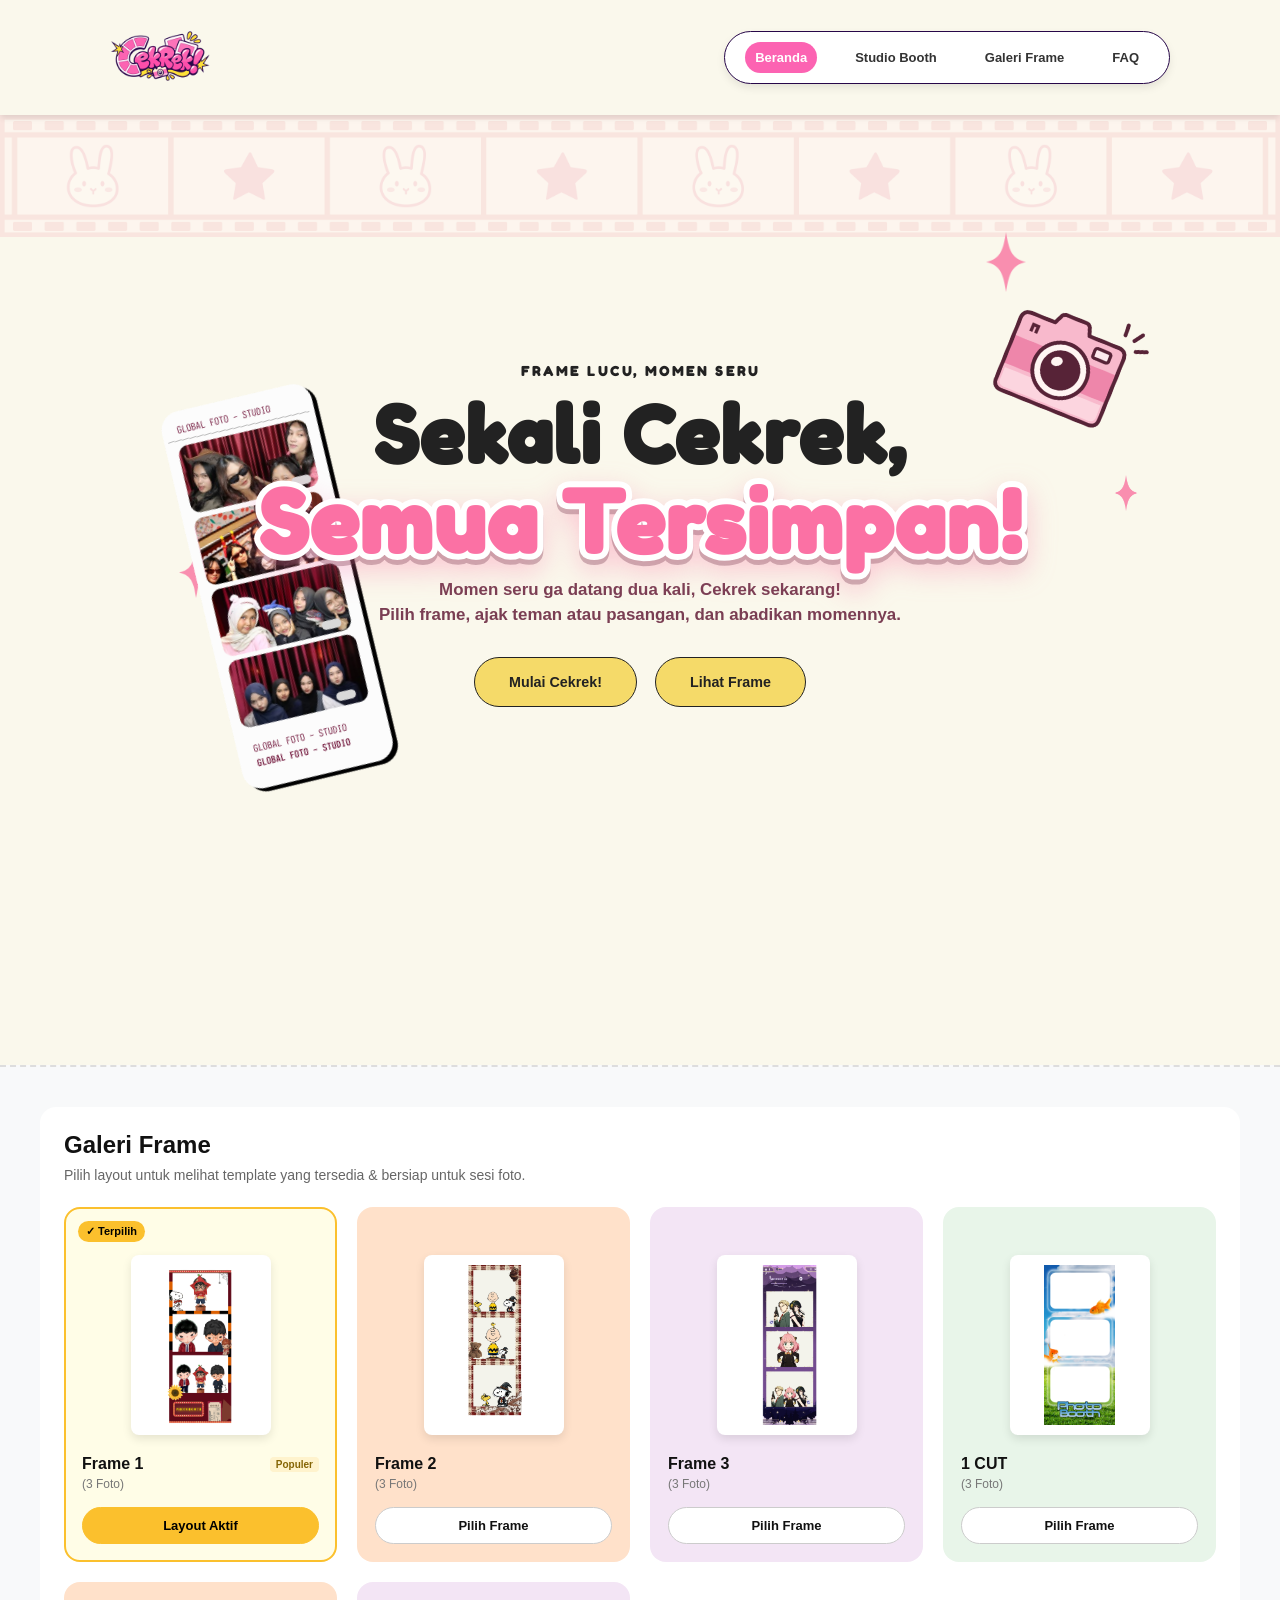
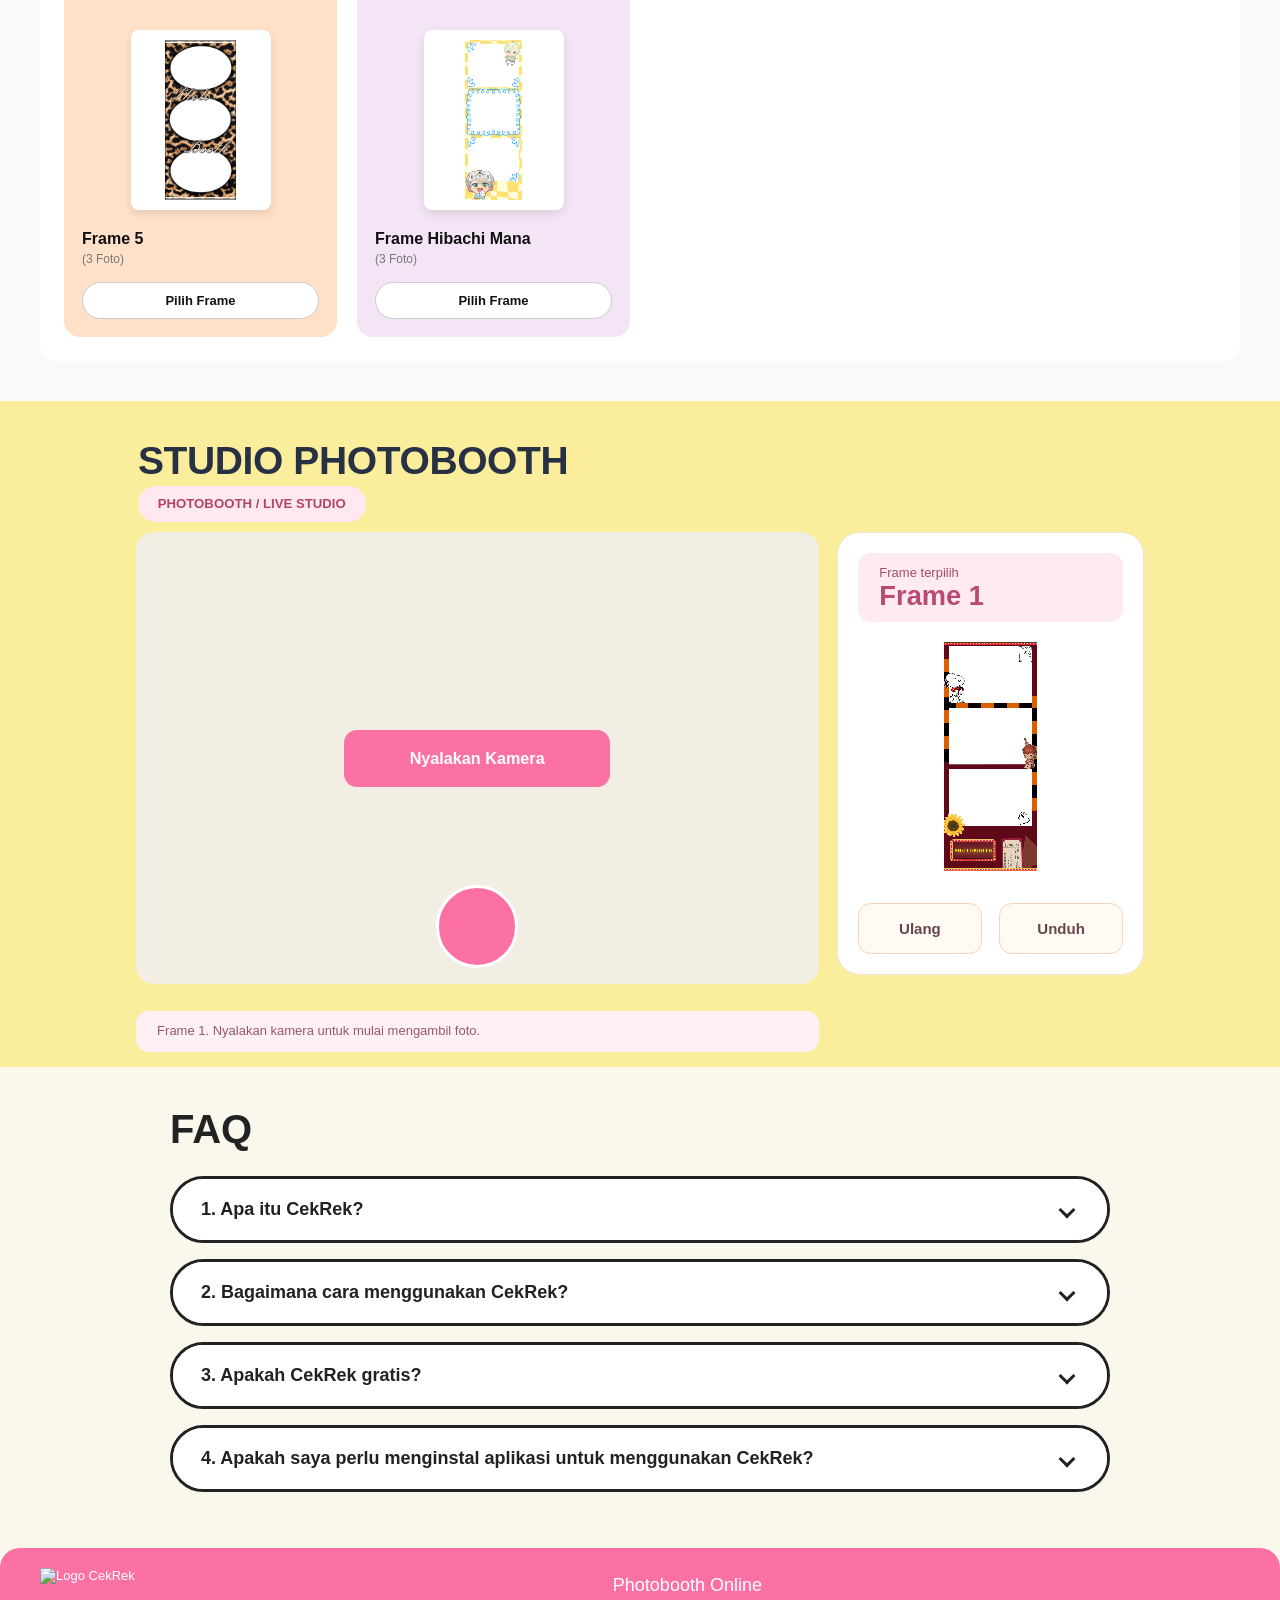
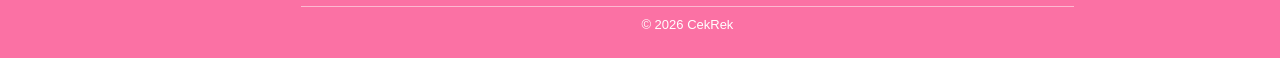
==== CEKREK/CEKREK_Studio_Live_Coding/cekrek-live-coding-library/index.html @ 569bae9d "Merge branch 'main' of https://github.com/Kitamin199/PhotoboothIhsan" ====
<!DOCTYPE html>
<html lang="id">
<head>
  <meta charset="UTF-8">
  <meta name="viewport" content="width=device-width, initial-scale=1">
  <title>CEKREK Studio</title>

  <link rel="stylesheet" href="css/base.css">
  <link rel="stylesheet" href="css/navbar.css">
  <link rel="stylesheet" href="css/landing.css">
  <link rel="stylesheet" href="css/galeri-frame.css">
  <link rel="stylesheet" href="css/kamera.css">
  <link rel="stylesheet" href="css/faq.css">

  <script src="js/navbar.js" defer></script>
  <script src="js/landing.js" defer></script>
  <script src="js/galeri-frame.js" defer></script>
  <script src="js/kamera.js" defer></script>
  <script src="js/faq.js" defer></script>
</head>
<body>
  
  <!-- NAVBAR START -->
  <nav class="navbar">
    <div class="wrapper">
      <div class="logo">
        <img src="gambar/logoCekRek.png" alt="Logo CekRek">
      </div>

      <div class="menu-toggle">
        <span>Menu</span>
      </div>

      <ul class="nav-menu">
        <li><a href="#beranda" class="active">Beranda</a></li>
        <li><a href="#studio">Studio Booth</a></li>
        <li><a href="#galeri-frame">Galeri Frame</a></li>
        <li><a href="#faq">FAQ</a></li>
      </ul>
    </div>
  </nav>
  <!-- NAVBAR END -->

  <!-- HERO / LANDING PAGE SECTION -->
  <section class="hero" id="beranda"> 
    <div>
        <p class="label"><span class="garis"></span> FRAME LUCU, MOMEN SERU<span class="garis"></span></p>
    </div>

    <div class="tulisan">
        <h1 class="judul atas">Sekali Cekrek,</h1>
        <h1 class="judul bawah">Semua Tersimpan!</h1>
        <p class="deskripsi">Momen seru ga datang dua kali, Cekrek sekarang! <br> Pilih frame, ajak teman atau pasangan, dan abadikan momennya.</p>
    </div>

    <div class="tombol-grup">
        <a href="#studio" class="startbutton">Mulai Cekrek!</a>
        <a href="#galeri-frame" class="galeriframe">Lihat Frame</a>
    </div>

    <div class="bunnystrip"><img src="gambar/Strip-Film.png" alt=""></div>
    <div class="kamera"><img src="gambar/Kamera.png" alt=""></div>
    <div class="sparkle s1"><img src="gambar/Sparkle.png" alt=""></div>
    <div class="sparkle s2"><img src="gambar/Sparkle.png" alt=""></div> 
    <div class="sparkle s3"><img src="gambar/Sparkle.png" alt=""></div>
    <div class="hasil 1"><img src="gambar/hasil-foto.png" alt="Hasil Foto"></div> 
    <div class="hasil 2"><img src="gambar/hasil-foto.png" alt="Hasil Foto"></div> <!-- belum ada fotonya, masih pake foto dummy -->

  </section>

  <!-- GALERI FRAME SECTION -->
      <section id="galeri-frame" class="galeri-frame-section">
        <div class="container">
          <div class="header">
            <h1>Galeri Frame</h1>
            <p>Pilih layout untuk melihat template yang tersedia & bersiap untuk sesi foto.</p>
          </div>

          <div class="grid">
            <div class="card yellow active" data-frame="1" onclick="selectCard(this)">
              <span class="badge-terpilih">&#10003; Terpilih</span>
              <div class="frame-box">
                <img src="gambar/frame1.png" alt="Frame 1">
              </div>
              <div class="info">
                <div class="info-header">
                  <h3>Frame 1</h3>
                  <span class="tag-populer">Populer</span>
                </div>
                <p>(3 Foto)</p>
              </div>
              <button class="btn">Layout Aktif</button>
            </div>

            <div class="card red" data-frame="2" onclick="selectCard(this)">
              <span class="badge-terpilih">&#10003; Terpilih</span>
              <div class="frame-box">
                <img src="gambar/frame2.png" alt="Frame 2">
              </div>
              <div class="info">
                <h3>Frame 2</h3>
                <p>(3 Foto)</p>
              </div>
              <button class="btn">Pilih Frame</button>
            </div>

            <div class="card purple" data-frame="3" onclick="selectCard(this)">
              <span class="badge-terpilih">&#10003; Terpilih</span>
              <div class="frame-box">
                <img src="gambar/frame3.png" alt="Frame 3">
              </div>
              <div class="info">
                <h3>Frame 3</h3>
                <p>(3 Foto)</p>
              </div>
              <button class="btn">Pilih Frame</button>
            </div>

            <div class="card green" data-frame="4" onclick="selectCard(this)">
              <span class="badge-terpilih">&#10003; Terpilih</span>
              <div class="frame-box">
                <img src="gambar/frame4.png" alt="Frame 4">
              </div>
              <div class="info">
                <h3>1 CUT</h3>
                <p>(3 Foto)</p>
              </div>
              <button class="btn">Pilih Frame</button>
            </div>

            <div class="card red" data-frame="5" onclick="selectCard(this)">
              <span class="badge-terpilih">&#10003; Terpilih</span>
              <div class="frame-box">
                <img src="gambar/framee5.png" alt="Frame 5">
              </div>
              <div class="info">
                <div class="info-header">
                  <h3>Frame 5</h3>
                </div>
                <p>(3 Foto)</p>
              </div>
              <button class="btn">Pilih Frame</button>
            </div>

            <div class="card purple" data-frame="6" onclick="selectCard(this)">
              <span class="badge-terpilih">&#10003; Terpilih</span>
              <div class="frame-box">
                <img src="gambar/framee6.png" alt="Frame 6">
              </div>
              <div class="info">
                <h3>Frame Hibachi Mana</h3>
                <p>(3 Foto)</p>
              </div>
              <button class="btn">Pilih Frame</button>
            </div>

          </div> <!-- Penutup div.grid -->
        </div>
      </section>

  <!-- STUDIO KAMERA SECTION -->
  <main id="studio">
    <header>
      <h1>STUDIO PHOTOBOOTH</h1>
      <p>PHOTOBOOTH / LIVE STUDIO</p>
    </header>

    <div>
      <div class="area-kamera">
        <video id="kamera" aria-label="Pratinjau kamera" autoplay muted playsinline hidden></video>
        <button id="nyalakan" type="button">Nyalakan Kamera</button>
        <button id="jepret" type="button" aria-label="Jepret foto" disabled></button>
      </div>
      <p id="pesan" role="status">Frame 1. Nyalakan kamera untuk mulai mengambil foto.</p>
    </div>

    <aside class="pilihan-frame">
      <p>Frame terpilih<strong id="nama-frame">Frame 1</strong></p>
      <canvas id="hasil" width="734" height="1800" role="img" aria-label="Hasil foto dalam frame terpilih"></canvas>
      <button id="ulang" type="button" disabled>Ulang</button>
      <button id="unduh" type="button" disabled>Unduh</button>
    </aside>
  </main>

  <!-- FAQ -->
  <section class="faq" id="faq">
    <h2>FAQ</h2>

    <div class="item">
      <button class="pertanyaan">1. Apa itu CekRek?<span class="panah"></span></button>
      <p class="jawaban">CekRek itu website photobooth online yang bikin kamu bisa foto seru langsung dari browser, tanpa perlu antre di booth. Tinggal pilih frame favoritmu, cekrek, dan hasilnya siap diunduh. Cocok buat foto bareng teman, sahabat, atau sekadar gaya sendirian!</p>
    </div>

    <div class="item">
      <button class="pertanyaan">2. Bagaimana cara menggunakan CekRek?<span class="panah"></span></button>
      <p class="jawaban">Gampang banget! Pilih frame yang kamu suka, klik tombol nyalakan kamera, lalu izinkan akses kamera di browser. Setelah itu jepret 3 foto satu per satu dengan pose terbaikmu. Kalau sudah puas, tinggal unduh hasilnya sebagai gambar PNG. Kalau kurang cocok, kamu bisa foto ulang sepuasnya!</p>
    </div>

    <div class="item">
      <button class="pertanyaan">3. Apakah CekRek gratis?<span class="panah"></span></button>
      <p class="jawaban">Gratis! Kamu bebas foto sebanyak yang kamu mau tanpa biaya apa pun dan tanpa perlu daftar akun. Jadi tidak perlu khawatir soal kuota jepretan, silakan berkreasi sepuasnya!</p>
    </div>

    <div class="item">
      <button class="pertanyaan">4. Apakah saya perlu menginstal aplikasi untuk menggunakan CekRek?<span class="panah"></span></button>
      <p class="jawaban">Gak perlu sama sekali! CekRek langsung jalan lewat browser di laptop maupun HP, jadi tinggal buka websitenya dan langsung foto. Hemat memori dan praktis! Pastikan saja kameramu aktif dan browsernya mengizinkan akses kamera.</p>
    </div>
  </section>
  <!-- FAQ END -->

  <!-- FOOTER -->
  <footer class="footer">
    <img src="gambar/logoCekrek.png" alt="Logo CekRek" class="footer-logo">
    <div class="tengah">
      <p class="tagline">Photobooth Online</p>
      <hr>
      <p class="copy">&copy; 2026 CekRek</p>
    </div>
  </footer>

</body>
</html>
---- CEKREK/CEKREK_Studio_Live_Coding/cekrek-live-coding-library/css/base.css ----
@font-face { font-family: Fredoka; src: url('../assets/fredoka-one.ttf'); }
@font-face { font-family: Jakarta; src: url('../assets/jakarta-400.ttf'); }

:root {
  --font-sans: "Plus Jakarta Sans", sans-serif;  
  --font-display: "Fredoka", cursive;            
  --color-cream: #faf8ec;                      
  --color-pink: #fb71a4;                        
  --color-pink-dark: #e8508a;                    
  --color-pink-soft: #fff0f6;                    
  --color-plum: #7a3e53;                        
  --color-ink: #222222;                          
  --color-white: #ffffff;
  --color-yellow: #f5da69;
}

* { box-sizing: border-box; }
body { margin: 0; background: var(--color-cream); color: #222; font-family: Jakarta, Arial, sans-serif; }
---- CEKREK/CEKREK_Studio_Live_Coding/cekrek-live-coding-library/css/navbar.css ----
* {
    margin: 0;
    padding: 0;
    box-sizing: border-box;
    font-family: 'Plus Jakarta Sans', sans-serif;
    font-size: 13px;
}
html {
    scroll-behavior: smooth;
}

body {
    width: 100%;
}

.wrapper {
    max-width: 1100px;
    margin: 0 auto;
    display: flex;
    justify-content: space-between;
    align-items: center;
    padding-left: 20px;
    padding-right: 20px;
}

.navbar {
    width: 100%;
    background-color: var(--color-cream);
    position: sticky;
    top: 0;
    z-index: 1000;
    box-shadow: 0px 4px 6px -1px rgba(0,0,0,0.1);
    padding: 6px 0;
}

.logo img {
    width: 100px;
    height: auto;
    object-fit: contain;
}

.nav-menu {
    display: flex;
    list-style: none;
    align-items: center;
    gap: 28px;
    background-color: #ffffff;
    padding: 10px 20px;
    border-radius: 50px;
    box-shadow: 0px 4px 10px -1px rgba(0,0,0,0.1);
    border: 1px solid #270749;
}

.nav-menu li a {
    text-decoration: none;
    color: #333;
    font-weight: bold;
    white-space: nowrap;
    display: inline-block;
    text-align: center;
    padding: 8px 10px;
    border-radius: 50px;
    background-color: transparent;
    transition: background-color 0.3s ease, color 0.3s ease;
}

.nav-menu li a:hover {
    background-color: #fdd5db;
    color: #fc63b2;
}

.nav-menu li a.active {
    background-color: #fc63b2;
    color: #ffffff;
}
.menu-toggle {
    display: none;
    cursor: pointer;
    font-weight: bold;
    color: #333;
    background-color: #ffffff;
    padding: 10px 20px;
    border-radius: 50px;
    box-shadow: 0px 4px 10px -1px rgba(0,0,0,0.1);
    border: 1px solid #270749;
}

@media screen and (max-width: 850px) {
    .menu-toggle {
        display: block;
    }

    .nav-menu {
        display: none;
        flex-direction: column;
        position: absolute;
        top: 100%;
        left: 0;
        width: 100%;
        background-color: #FAF8EC;
        padding: 20px;
        box-shadow: 0px 4px 10px -1px rgba(0,0,0,0.1);
        text-align: center;
        gap: 15px;
    }

    .nav-menu.active {
        display: flex;
    }
}
---- CEKREK/CEKREK_Studio_Live_Coding/cekrek-live-coding-library/css/landing.css ----
.hero {
  position: relative;        
  min-height: 100vh;         
  padding: 0 20px 60px; 
  display: flex;             
  flex-direction: column;    
  align-items: center;       
  justify-content: center;   
  gap: 16px;                 
  text-align: center;        
}
.hero > * {                
  position: relative;        
  z-index: 2;                
}
.label {
  display: flex;                     
  align-items: center;               
  justify-content: center;
  gap: 14px;                     
  font: 700 1rem var(--font-display);
  letter-spacing: 3px;               
  text-transform: uppercase;        
}
.tulisan { margin-bottom: 14px; }    
.judul {                                 
  font-family: var(--font-display);  
  font-weight: 700;                  
  line-height: 1.05;                 
  letter-spacing: 1px;               
}
.judul.atas {                        
  font-size: clamp(2.8rem, 8vw, 6rem);   
  color: var(--color-ink);           
}
.judul.bawah {                      
  font-size: clamp(2.8rem, 9vw, 6.6rem); 
  color: var(--color-pink);          
  -webkit-text-stroke: 12px var(--color-white); 
  paint-order: stroke fill;          
  filter: drop-shadow(0 5px 0 rgba(122, 62, 83, 0.35))        
          drop-shadow(0 10px 14px rgba(251, 113, 164, 0.35)); 
  margin-bottom: 10px;
}
.deskripsi {
  font-size: clamp(1rem, 2.2vw, 1.3rem); 
  font-weight: 700;
  line-height: 1.5;                  
  color: var(--color-plum);
}

.tombol-grup {
  display: flex;
  justify-content: center;
  flex-wrap: wrap;                   
  gap: 18px;                        
}
.startbutton,
.galeriframe {                       
  padding: 16px 34px;                
  border: 1px solid var(--color-ink);
  border-radius: 999px;              
  font-weight: 800;
  font-size: 1.1rem;
  text-decoration: none;           
}
.startbutton { background: var(--color-yellow); color: var(--color-ink); } 
.galeriframe { background: var(--color-yellow); color: var(--color-ink); }   

.startbutton:hover { background: var(--color-pink-soft); } 
.galeriframe:hover { background: var(--color-pink-soft); } 

.bunnystrip,
.kamera,
.sparkle,
.hasil{
  position: absolute;                
  z-index: 1;                        
  pointer-events: none;              
}
.bunnystrip img,
.kamera img,
.sparkle img,
.hasil img {
  display: block;                    
  width: 100%;                       
  height: auto;                      
}
.bunnystrip {
    position: absolute;
    width: 100vw;
    max-width: none;
    top: 0;
    left: 0;
    opacity: 0.5;
}

.kamera {
  width: 150px;
  top: 20%;                          
  left: calc(60% + min(18vw, 340px));
  rotate: 10deg;
  animation: besar 2s ease-in-out infinite; 
}

.sparkle {                         
  width: 40px;
  top: 13%;
  left: calc(64% + min(13vw, 250px));
  animation: kecil 2.4s ease-in-out infinite; 
}
.sparkle.s2 {                        
  width: 24px;
  top: 40%;
  left: calc(60% + min(27vw, 500px));
  animation-delay: 0.8s;             
}
.sparkle.s3 {                       
  width: 34px;
  top: 48%;
  left: calc(40% - min(26vw, 500px));
  animation-delay: 1.5s;
}
.hasil {
  width: 200px;
  top: 30%;
  rotate: -20deg;
  left: calc(40% - min(26vw, 500px));
}
@keyframes besar {                  
  50% { scale: 1.08; }              
}
@keyframes kecil {                  
  50% { scale: 0.6; opacity: 0.5; }  
}

.tulisan,
.tombol-grup { animation: naik 0.8s ease both; } 
.tombol-grup { animation-delay: 0.2s; }          
@keyframes naik {
  from { opacity: 0; translate: 0 24px; }        
}

@media (max-width: 900px) {          
  .bunnystrip { top: 90px; }
  .kamera { width: 90px; top: 22%; }
  .sparkle.s3 { display: none; }     
  .judul.bawah { -webkit-text-stroke: 7px var(--color-white); }
}
@media (max-width: 520px) {          
  .garis { width: 30px; }
  .startbutton, .galeriframe { width: 100%; text-align: center; }
  .sparkle.s2 { display: none; }
}
---- CEKREK/CEKREK_Studio_Live_Coding/cekrek-live-coding-library/css/galeri-frame.css ----
.galeri-frame-section {
  background-color: #f8f9fa;
  padding: 40px 20px;
  margin-top: 50px;
  border-top: 2px dashed #ddd;
}

.galeri-frame-section .container {
  max-width: 1200px;
  margin: 0 auto;
  background: #ffffff;
  padding: 24px;
  border-radius: 16px;
  position: relative;
  text-align: left;
}

.galeri-frame-section .header h1 {
  font-size: 24px;
  margin-bottom: 8px;
  color: #111;
  font-family: Arial, sans-serif;
}

.galeri-frame-section .header p {
  color: #666;
  margin-bottom: 24px;
  font-size: 14px;
  font-family: Arial, sans-serif;
}

.galeri-frame-section .grid {
  display: grid;
  grid-template-columns: repeat(auto-fit, minmax(240px, 1fr));
  gap: 20px;
}

.galeri-frame-section .card {
  border-radius: 16px;
  padding: 16px;
  position: relative;
  display: flex;
  flex-direction: column;
  align-items: center;
  border: 2px solid transparent;
  transition: all 0.2s ease;
}

.galeri-frame-section .card.yellow { background-color: #fffde7; }
.galeri-frame-section .card.purple { background-color: #f3e5f5; }
.galeri-frame-section .card.green  { background-color: #e8f5e9; }
.galeri-frame-section .card.red  { background-color: #ffe1ca; }

.galeri-frame-section .card.active {
  border-color: #fbc02d;
}

.galeri-frame-section .badge-terpilih {
  position: absolute;
  top: 12px;
  left: 12px;
  background: #fbc02d;
  color: #000;
  font-size: 11px;
  font-weight: bold;
  padding: 4px 8px;
  border-radius: 12px;
  display: none;
}

.galeri-frame-section .card.active .badge-terpilih {
  display: block;
}

.galeri-frame-section .frame-box {
  width: 140px;
  height: 180px;
  background: #fff;
  border-radius: 8px;
  box-shadow: 0 4px 10px rgba(0,0,0,0.1);
  margin: 30px 0 20px 0;
  padding: 10px;
  display: flex;
  flex-direction: column;
  align-items: center;
  justify-content: center;
}

.galeri-frame-section .frame-box img {
  width: 100%;
  height: 100%;
  object-fit: contain;
  display: block;
}

.galeri-frame-section .preview-grid-2x2 {
  display: grid;
  grid-template-columns: 1fr 1fr;
  gap: 4px;
  width: 100%;
  height: 100%;
}
.galeri-frame-section .preview-grid-2x2 div {
  background: #222;
  color: #fff;
  display: flex;
  align-items: center;
  justify-content: center;
  font-size: 12px;
  border-radius: 2px;
}

.galeri-frame-section .preview-grid-2cut {
  display: flex;
  flex-direction: column;
  gap: 6px;
  width: 100%;
  height: 100%;
}
.galeri-frame-section .preview-grid-2cut div {
  background: #222;
  color: #fff;
  flex: 1;
  display: flex;
  align-items: center;
  justify-content: center;
  font-size: 10px;
  border-radius: 2px;
}

.galeri-frame-section .preview-grid-strip {
  display: flex;
  flex-direction: column;
  gap: 3px;
  width: 70%;
  height: 100%;
}
.galeri-frame-section .preview-grid-strip div {
  background: #222;
  color: #fff;
  flex: 1;
  display: flex;
  align-items: center;
  justify-content: center;
  font-size: 10px;
  border-radius: 2px;
}

.galeri-frame-section .preview-grid-1cut {
  width: 100%;
  height: 100%;
  background: #222;
  color: #fff;
  display: flex;
  align-items: center;
  justify-content: center;
  font-size: 12px;
  border-radius: 2px;
}

.galeri-frame-section .info {
  width: 100%;
  margin-bottom: 16px;
}

.galeri-frame-section .info-header {
  display: flex;
  justify-content: space-between;
  align-items: center;
}

.galeri-frame-section .info h3 {
  font-size: 16px;
  color: #111;
  margin: 0;
  font-family: Arial, sans-serif;
}

.galeri-frame-section .tag-populer {
  background: #fff3cd;
  color: #856404;
  font-size: 10px;
  padding: 2px 6px;
  border-radius: 4px;
  font-weight: bold;
}

.galeri-frame-section .info p {
  font-size: 12px;
  color: #777;
  margin: 4px 0 0 0;
  font-family: Arial, sans-serif;
}

.galeri-frame-section .btn {
  width: 100%;
  padding: 10px 0;
  border-radius: 20px;
  border: 1px solid #ccc;
  background: #fff;
  font-weight: bold;
  cursor: pointer;
  font-size: 13px;
  color: #111;
  font-family: Arial, sans-serif;
}

.galeri-frame-section .card.active .btn {
  background: #fbc02d;
  border-color: #fbc02d;
  color: #000;
}
---- CEKREK/CEKREK_Studio_Live_Coding/cekrek-live-coding-library/css/kamera.css ----
html, body { overflow-x: clip; }

#studio {
  display: grid;
  grid-template-columns: minmax(0, 2.22fr) minmax(0, 1fr);
  align-items: start;
  gap: .7em 1.2em;
  padding: 2.6em 10.6% 1em;
  scroll-margin-top: 116px;
  background: #faed9b;
  color: #283044;
  font: clamp(15px, 1.12vw, 20px)/1.3 Arial, sans-serif;
}

#studio * {
  font-family: inherit;
  font-size: inherit;
}

#studio header {
  grid-column: 1 / -1;
  padding-left: .15em;
}

#studio h1 {
  font-size: 2.6em;
  line-height: 1.1;
  letter-spacing: -.01em;
}

#studio p {
  font-size: max(13px, .83em);
}

#studio header p {
  display: table;
  margin-top: .2em;
  padding: .72em 1.5em;
  border-radius: 2em;
  background: #ffe9f1;
  color: #b34469;
  font-size: .88em;
  font-weight: bold;
}

#studio button {
  font-weight: bold;
}

#studio button:enabled {
  cursor: pointer;
}

.area-kamera {
  position: relative;
  display: grid;
  place-items: center;
  width: 100%;
  aspect-ratio: 1.51;
  overflow: hidden;
  border-radius: 1.2em;
  background: #f3eee4;
}

#kamera {
  position: absolute;
  inset: 0;
  width: 100%;
  height: 100%;
  object-fit: cover;
  transform: scaleX(-1);
}

#nyalakan, #jepret {
  background: var(--color-pink);
}

#nyalakan {
  width: 39%;
  min-width: 10em;
  min-height: 3.5em;
  border: 0;
  border-radius: .8em;
  color: white;
  font-size: 1.08em;
}

#jepret {
  position: absolute;
  bottom: 1.1em;
  width: 5.5em;
  aspect-ratio: 1;
  border: .25em solid white;
  border-radius: 50%;
}

#pesan {
  margin-top: 2.05em;
  padding: .94em 1.65em;
  border-radius: 1em;
  background: #fff0f5;
  color: #99566e;
}

.pilihan-frame {
  display: grid;
  grid-template-columns: repeat(2, minmax(0, 1fr));
  gap: 1.3em 1.15em;
  padding: 1.35em;
  border: 1px solid #ece5d9;
  border-radius: 1.5em;
  background: white;
}

.pilihan-frame p, #hasil {
  grid-column: 1 / -1;
}

.pilihan-frame p {
  padding: .9em 1.65em;
  border-radius: 1em;
  background: #ffeaf1;
  color: #a54b66;
}

#nama-frame {
  display: block;
  color: #b94b72;
  font-size: 2.1em;
  line-height: 1.05;
}

#hasil {
  justify-self: center;
  width: auto;
  height: 15.3em;
  max-width: 100%;
  object-fit: contain;
  margin-bottom: .8em;
}

.pilihan-frame button {
  min-height: max(44px, 3.4em);
  border: 1px solid #f5d4bb;
  border-radius: .85em;
  background: #fffaf4;
  color: #67464a;
}

@media (min-width: 851px) and (max-height: 800px) {
  #studio { padding-block: 1em; }
  .area-kamera { max-height: 60svh; }
}

@media (max-width: 850px) {
  #studio {
    grid-template-columns: minmax(0, 1fr);
    gap: 16px;
    padding: 24px 5%;
  }

  #studio h1 { font-size: clamp(24px, 6vw, 38px); }
  #nyalakan { min-height: 44px; }
  #jepret { width: clamp(48px, 12vw, 75px); bottom: 12px; }
  #pesan { margin-top: 12px; }
}
---- CEKREK/CEKREK_Studio_Live_Coding/cekrek-live-coding-library/css/faq.css ----
/* ---------- FAQ ---------- */
.faq {
  max-width: 980px;
  margin: 0 auto;
  padding: 40px 20px;
}

.faq h2 {
  font-family: var(--font-sans);
  font-size: 40px;
  margin: 0 0 24px;
  padding: 0;
  border: none;
  color: var(--color-ink);
}

.item {
  background: white;
  border: 3px solid var(--color-ink);
  border-radius: 40px;
  margin-bottom: 16px;
  overflow: hidden;
}

.pertanyaan {
  width: 100%;
  display: flex;
  justify-content: space-between;
  align-items: center;
  gap: 12px;
  padding: 20px 28px;
  background: white;
  border: none;
  font-family: var(--font-sans);
  font-weight: 700;
  font-size: 18px;
  color: var(--color-ink);
  text-align: left;
  cursor: pointer;
}

.jawaban {
  display: none;
  margin: 0;
  padding: 16px 28px 20px;
  border-top: 3px solid var(--color-ink);
  background: white;
  font-size: 15px;
}

.panah {
  width: 12px;
  height: 12px;
  border-right: 3px solid var(--color-ink);
  border-bottom: 3px solid var(--color-ink);
  transform: rotate(45deg);
  margin-right: 6px;
  flex-shrink: 0;
}

/* saat dibuka */
.item.buka .pertanyaan { background: var(--color-pink); }
.item.buka .jawaban    { display: block; }
.item.buka .panah {
  transform: rotate(-135deg);
  margin-top: 6px;
}

/* ---------- FOOTER ---------- */
.footer {
  background: var(--color-pink);
  border-radius: 20px 20px 0 0;
  display: flex;
  align-items: center;
  padding: 20px 40px;
  color: white;
  text-align: center;
}

.footer-logo { height: 70px; }
.tengah  { flex: 1; }
.tagline { margin: 0 0 10px; font-size: 18px; }
.copy    { margin: 10px 0 0; font-size: 13px; }

.footer hr {
  width: 70%;
  margin: 0 auto;
  border: none;
  border-top: 1px solid rgba(255, 255, 255, 0.5);
}

/* tampilan HP */
@media (max-width: 600px) {
  .footer { flex-direction: column; gap: 12px; padding: 16px; }
  .pertanyaan { padding: 16px 20px; font-size: 16px; }
  .jawaban { padding: 14px 20px 18px; }
}
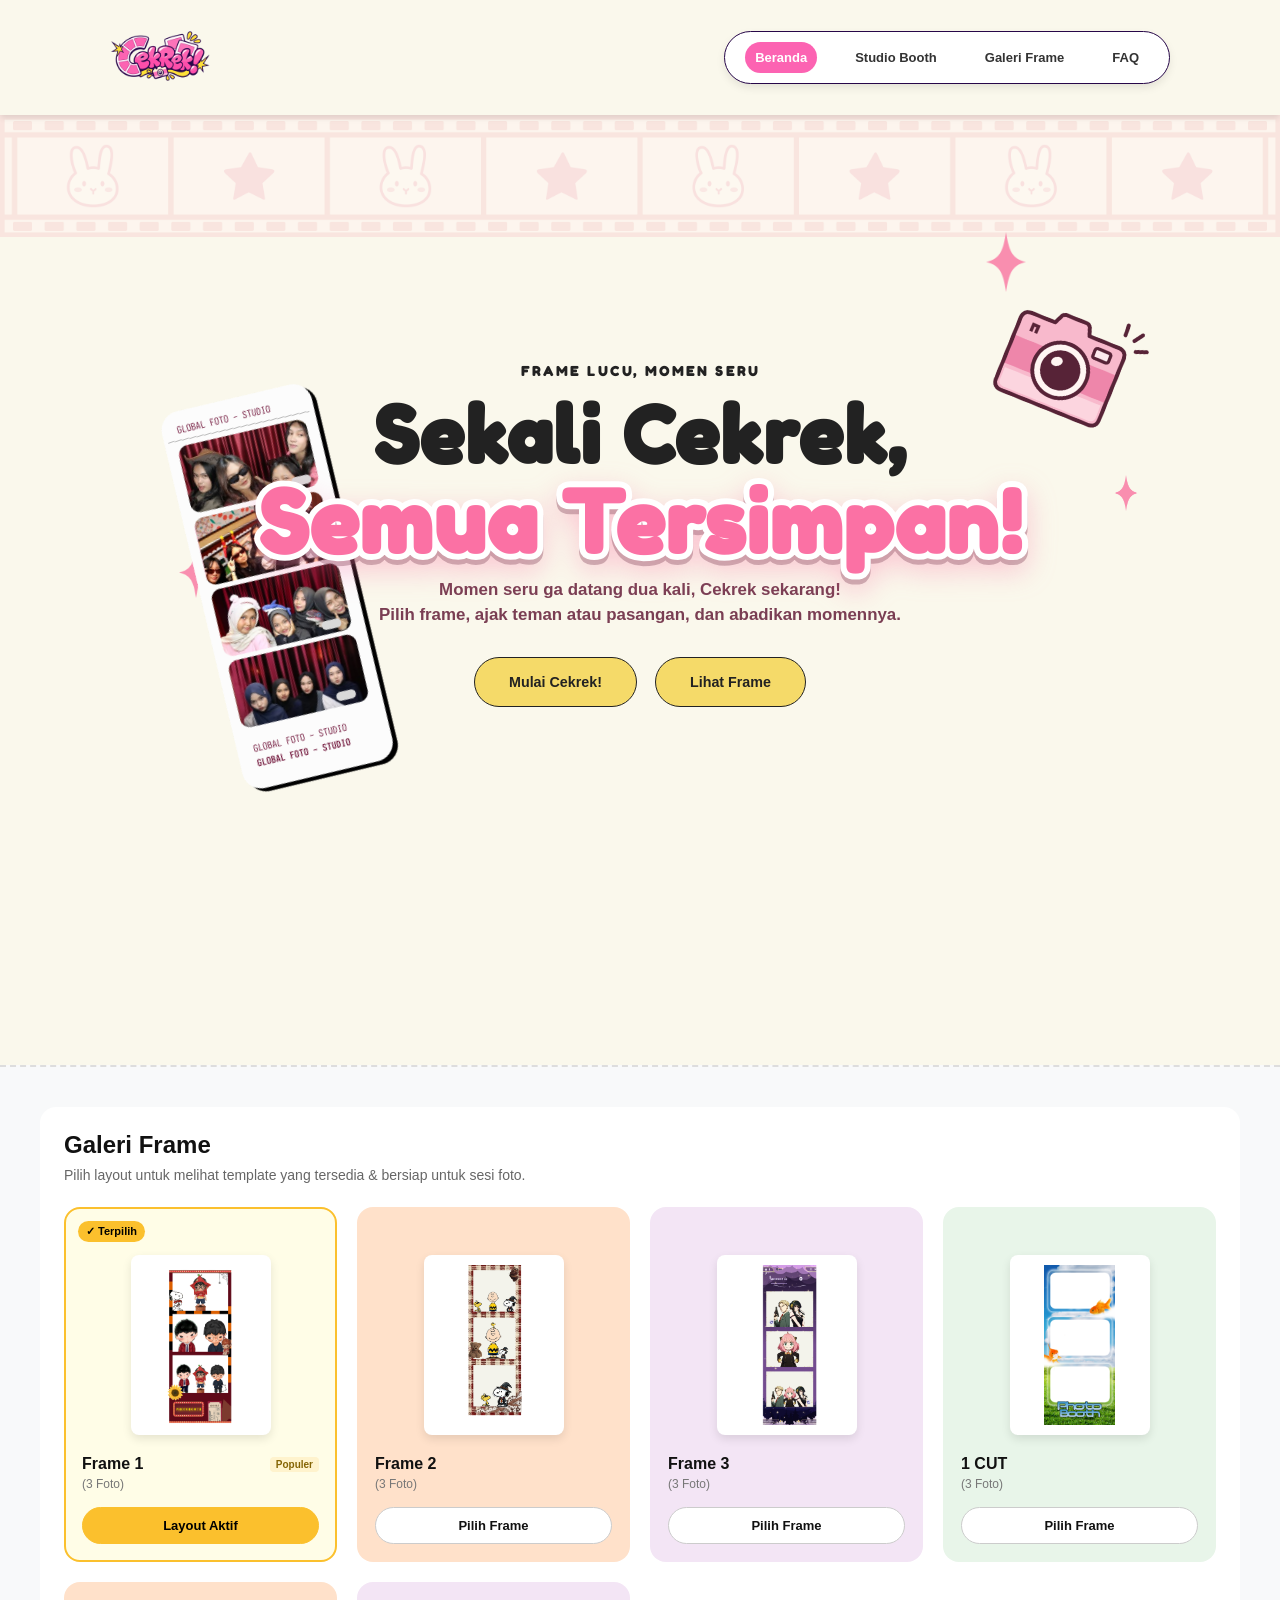
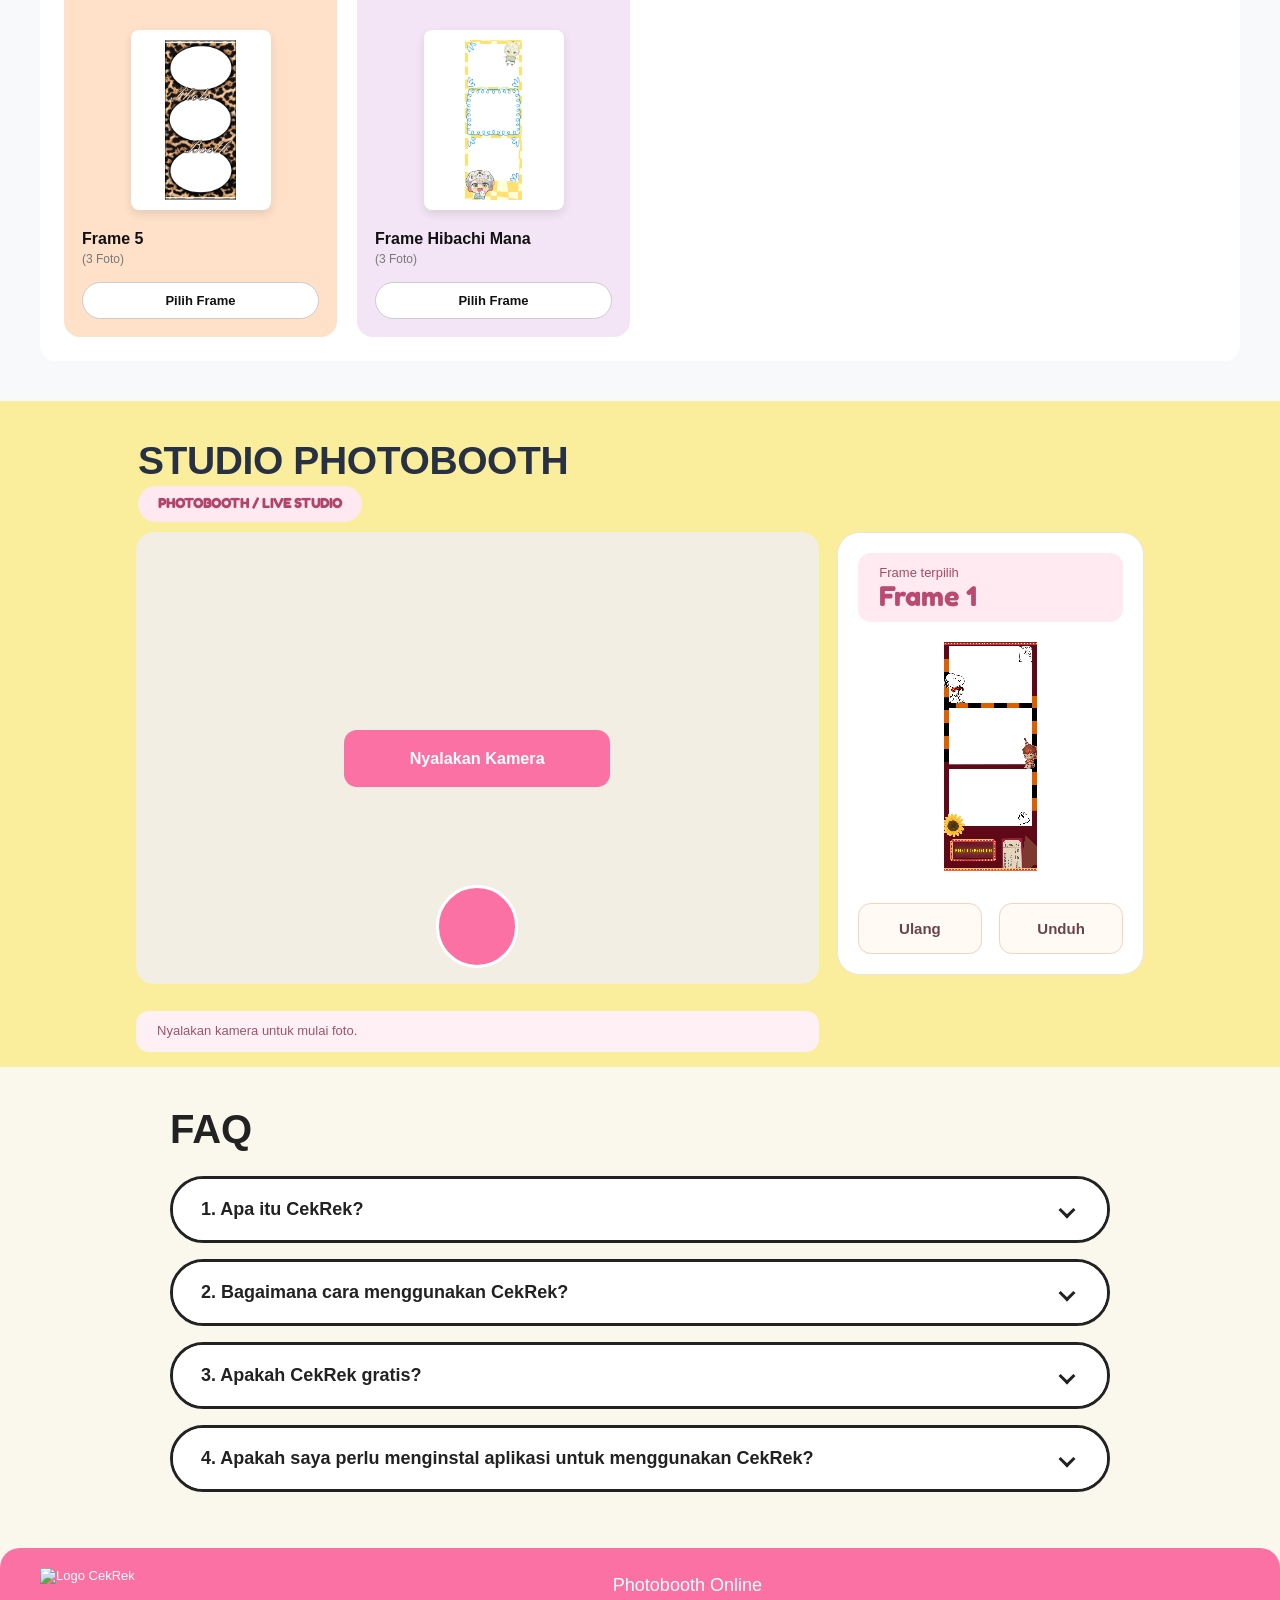
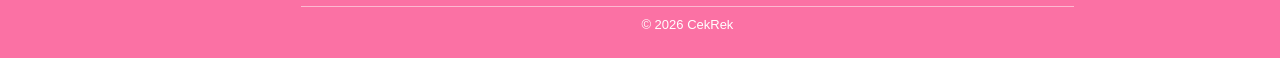
==== commit bcfa6bef: "ngatur font" ====
--- a/CEKREK/CEKREK_Studio_Live_Coding/cekrek-live-coding-library/index.html
+++ b/CEKREK/CEKREK_Studio_Live_Coding/cekrek-live-coding-library/index.html
@@ -188,22 +188,22 @@
 
     <div class="item">
       <button class="pertanyaan">1. Apa itu CekRek?<span class="panah"></span></button>
-      <p class="jawaban">CekRek itu website photobooth online yang bikin kamu bisa foto seru langsung dari browser, tanpa perlu antre di booth. Tinggal pilih frame favoritmu, cekrek, dan hasilnya siap diunduh. Cocok buat foto bareng teman, sahabat, atau sekadar gaya sendirian!</p>
+      <p class="jawaban">CekRek adalah website photobooth online yang memungkinkan pengguna mengambil foto dengan berbagai pilihan template menarik.</p>
     </div>
 
     <div class="item">
       <button class="pertanyaan">2. Bagaimana cara menggunakan CekRek?<span class="panah"></span></button>
-      <p class="jawaban">Gampang banget! Pilih frame yang kamu suka, klik tombol nyalakan kamera, lalu izinkan akses kamera di browser. Setelah itu jepret 3 foto satu per satu dengan pose terbaikmu. Kalau sudah puas, tinggal unduh hasilnya sebagai gambar PNG. Kalau kurang cocok, kamu bisa foto ulang sepuasnya!</p>
+      <p class="jawaban">Pilih template, izinkan akses kamera, ambil foto, lalu unduh hasilnya.</p>
     </div>
 
     <div class="item">
       <button class="pertanyaan">3. Apakah CekRek gratis?<span class="panah"></span></button>
-      <p class="jawaban">Gratis! Kamu bebas foto sebanyak yang kamu mau tanpa biaya apa pun dan tanpa perlu daftar akun. Jadi tidak perlu khawatir soal kuota jepretan, silakan berkreasi sepuasnya!</p>
+      <p class="jawaban">Ya, CekRek bisa digunakan gratis.</p>
     </div>
 
     <div class="item">
       <button class="pertanyaan">4. Apakah saya perlu menginstal aplikasi untuk menggunakan CekRek?<span class="panah"></span></button>
-      <p class="jawaban">Gak perlu sama sekali! CekRek langsung jalan lewat browser di laptop maupun HP, jadi tinggal buka websitenya dan langsung foto. Hemat memori dan praktis! Pastikan saja kameramu aktif dan browsernya mengizinkan akses kamera.</p>
+      <p class="jawaban">Tidak perlu. CekRek langsung dibuka lewat browser.</p>
     </div>
   </section>
   <!-- FAQ END -->
--- a/CEKREK/CEKREK_Studio_Live_Coding/cekrek-live-coding-library/css/base.css
+++ b/CEKREK/CEKREK_Studio_Live_Coding/cekrek-live-coding-library/css/base.css
@@ -1,5 +1,6 @@
 @font-face { font-family: Fredoka; src: url('../assets/fredoka-one.ttf'); }
 @font-face { font-family: Jakarta; src: url('../assets/jakarta-400.ttf'); }
+@font-face { font-family: Jakarta; src: url('../assets/jakarta-800.ttf'); font-weight: 800; }
 
 :root {
   --font-sans: "Plus Jakarta Sans", sans-serif;  
--- a/CEKREK/CEKREK_Studio_Live_Coding/cekrek-live-coding-library/css/kamera.css
+++ b/CEKREK/CEKREK_Studio_Live_Coding/cekrek-live-coding-library/css/kamera.css
@@ -13,6 +13,7 @@
 }
 
 #studio * {
+  font-family: Fredoka, sans-serif;
   font-family: inherit;
   font-size: inherit;
 }
@@ -33,6 +34,7 @@
 }
 
 #studio header p {
+  font-family: Fredoka, sans-serif;
   display: table;
   margin-top: .2em;
   padding: .72em 1.5em;
@@ -40,11 +42,11 @@
   background: #ffe9f1;
   color: #b34469;
   font-size: .88em;
-  font-weight: bold;
+   font-weight: 800;
 }
 
 #studio button {
-  font-weight: bold;
+   font-weight: 800;
 }
 
 #studio button:enabled {
@@ -124,6 +126,8 @@
 }
 
 #nama-frame {
+  font-family: Fredoka, sans-serif;
+  font-weight: 400;
   display: block;
   color: #b94b72;
   font-size: 2.1em;
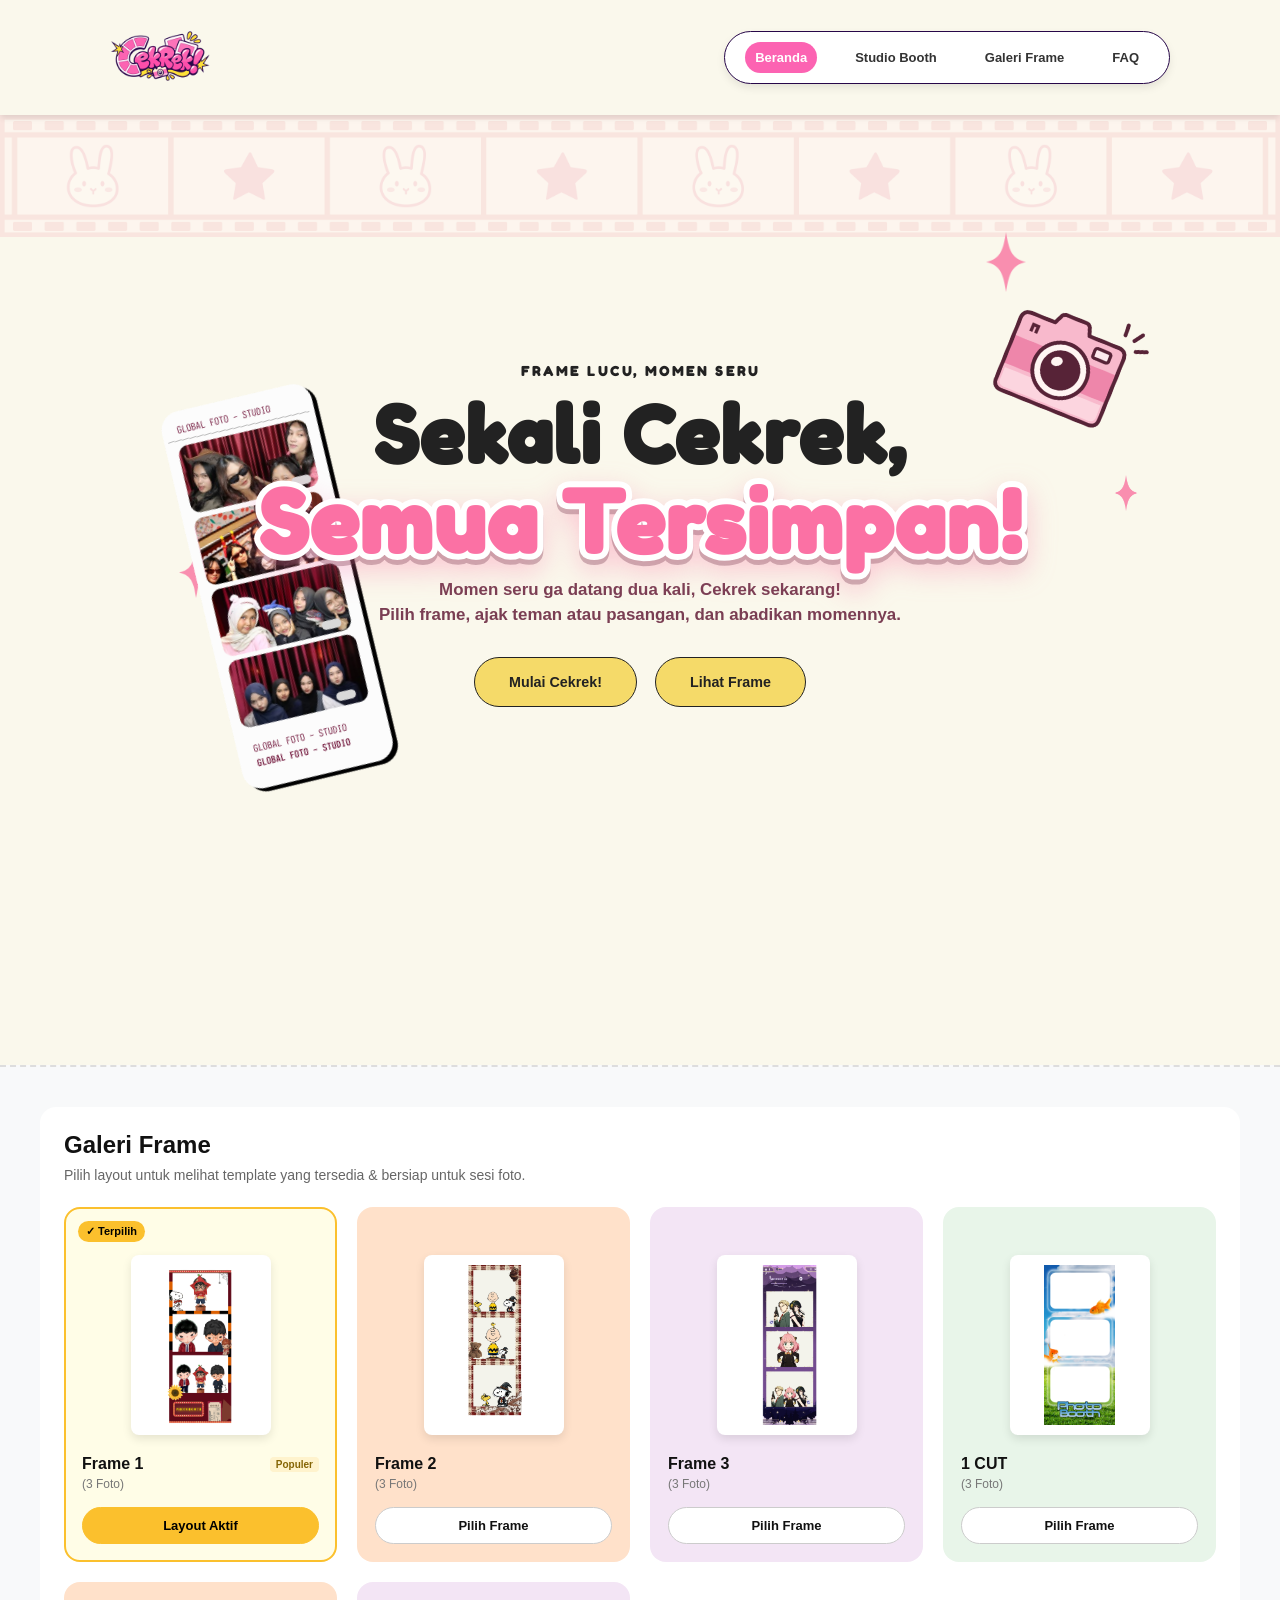
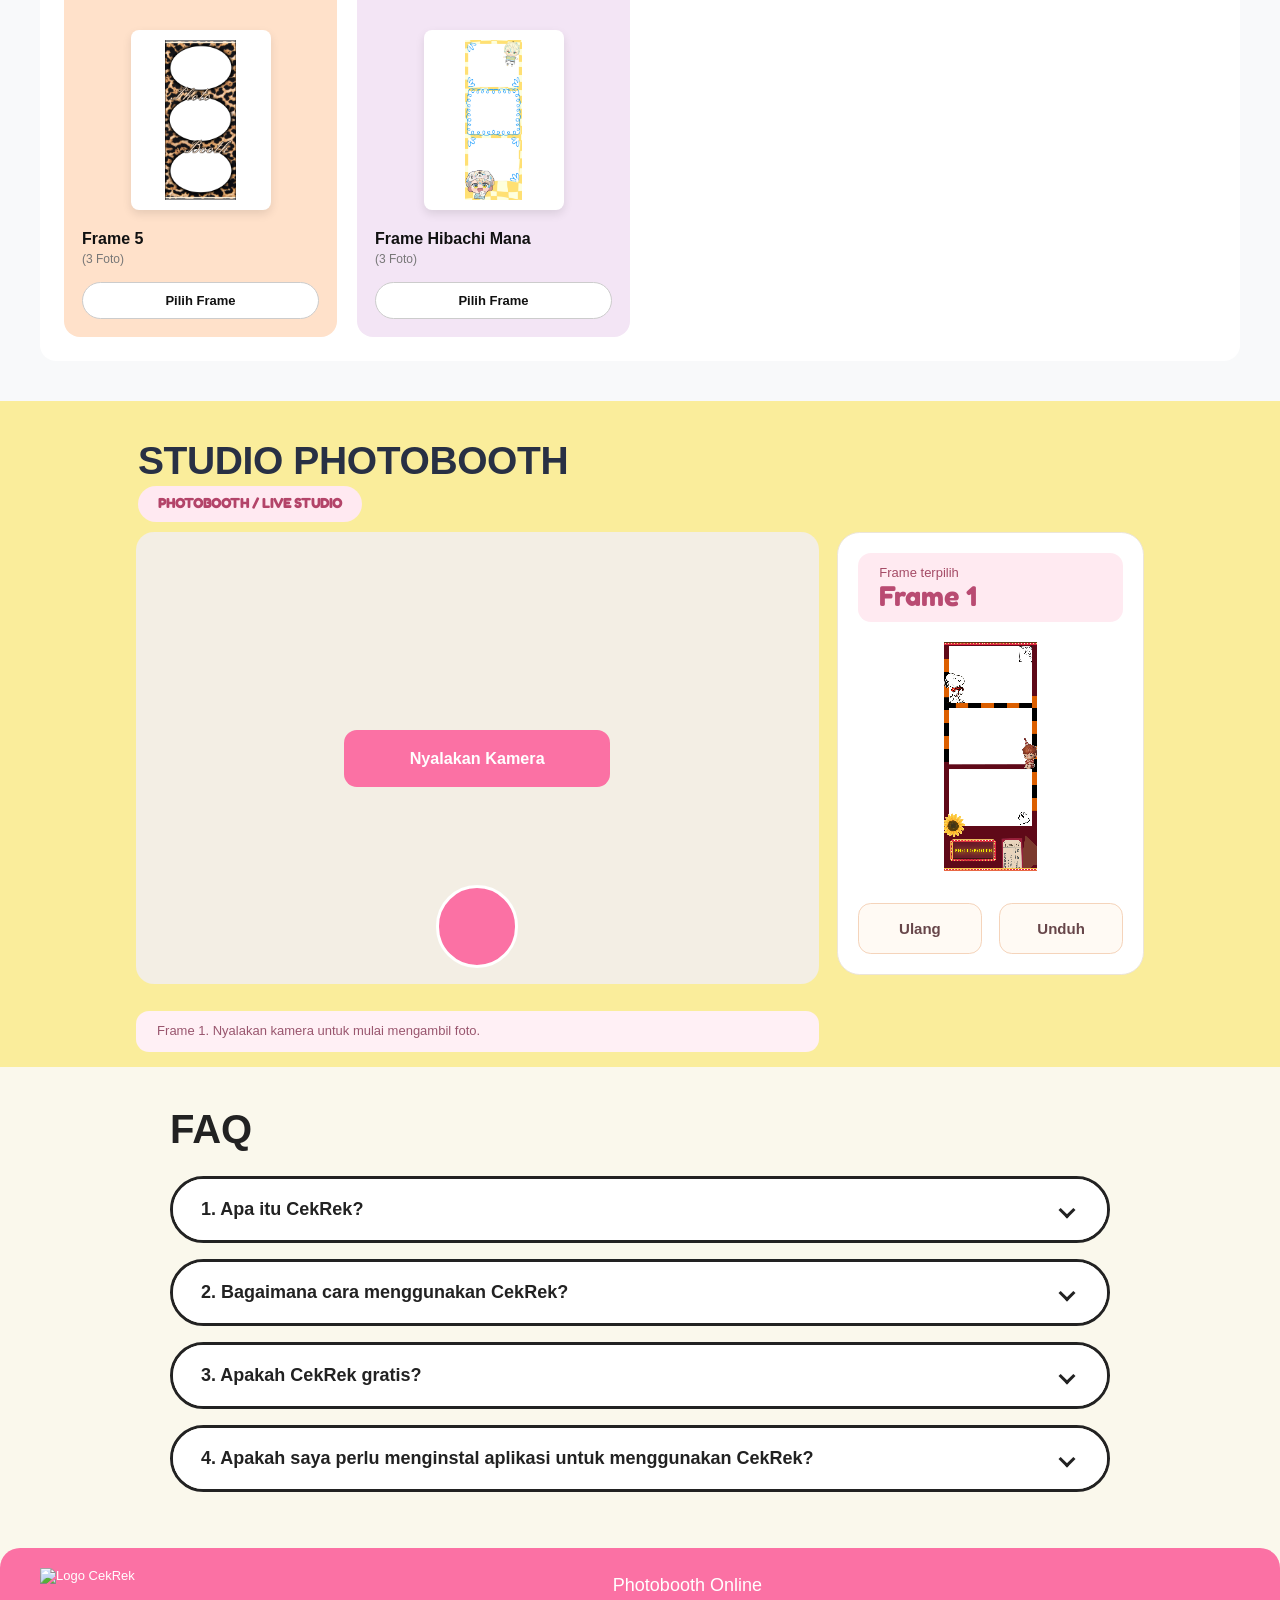
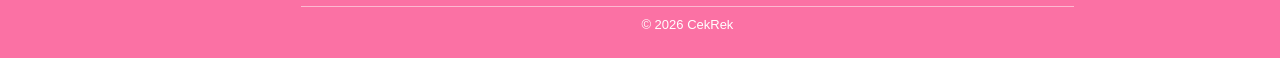
==== commit d5187c57: "Revert "ngatur font" This reverts commit bcfa6bef997ddca4ead1f24bbed7537544e85e67." ====
--- a/CEKREK/CEKREK_Studio_Live_Coding/cekrek-live-coding-library/index.html
+++ b/CEKREK/CEKREK_Studio_Live_Coding/cekrek-live-coding-library/index.html
@@ -188,22 +188,22 @@
 
     <div class="item">
       <button class="pertanyaan">1. Apa itu CekRek?<span class="panah"></span></button>
-      <p class="jawaban">CekRek adalah website photobooth online yang memungkinkan pengguna mengambil foto dengan berbagai pilihan template menarik.</p>
+      <p class="jawaban">CekRek itu website photobooth online yang bikin kamu bisa foto seru langsung dari browser, tanpa perlu antre di booth. Tinggal pilih frame favoritmu, cekrek, dan hasilnya siap diunduh. Cocok buat foto bareng teman, sahabat, atau sekadar gaya sendirian!</p>
     </div>
 
     <div class="item">
       <button class="pertanyaan">2. Bagaimana cara menggunakan CekRek?<span class="panah"></span></button>
-      <p class="jawaban">Pilih template, izinkan akses kamera, ambil foto, lalu unduh hasilnya.</p>
+      <p class="jawaban">Gampang banget! Pilih frame yang kamu suka, klik tombol nyalakan kamera, lalu izinkan akses kamera di browser. Setelah itu jepret 3 foto satu per satu dengan pose terbaikmu. Kalau sudah puas, tinggal unduh hasilnya sebagai gambar PNG. Kalau kurang cocok, kamu bisa foto ulang sepuasnya!</p>
     </div>
 
     <div class="item">
       <button class="pertanyaan">3. Apakah CekRek gratis?<span class="panah"></span></button>
-      <p class="jawaban">Ya, CekRek bisa digunakan gratis.</p>
+      <p class="jawaban">Gratis! Kamu bebas foto sebanyak yang kamu mau tanpa biaya apa pun dan tanpa perlu daftar akun. Jadi tidak perlu khawatir soal kuota jepretan, silakan berkreasi sepuasnya!</p>
     </div>
 
     <div class="item">
       <button class="pertanyaan">4. Apakah saya perlu menginstal aplikasi untuk menggunakan CekRek?<span class="panah"></span></button>
-      <p class="jawaban">Tidak perlu. CekRek langsung dibuka lewat browser.</p>
+      <p class="jawaban">Gak perlu sama sekali! CekRek langsung jalan lewat browser di laptop maupun HP, jadi tinggal buka websitenya dan langsung foto. Hemat memori dan praktis! Pastikan saja kameramu aktif dan browsernya mengizinkan akses kamera.</p>
     </div>
   </section>
   <!-- FAQ END -->
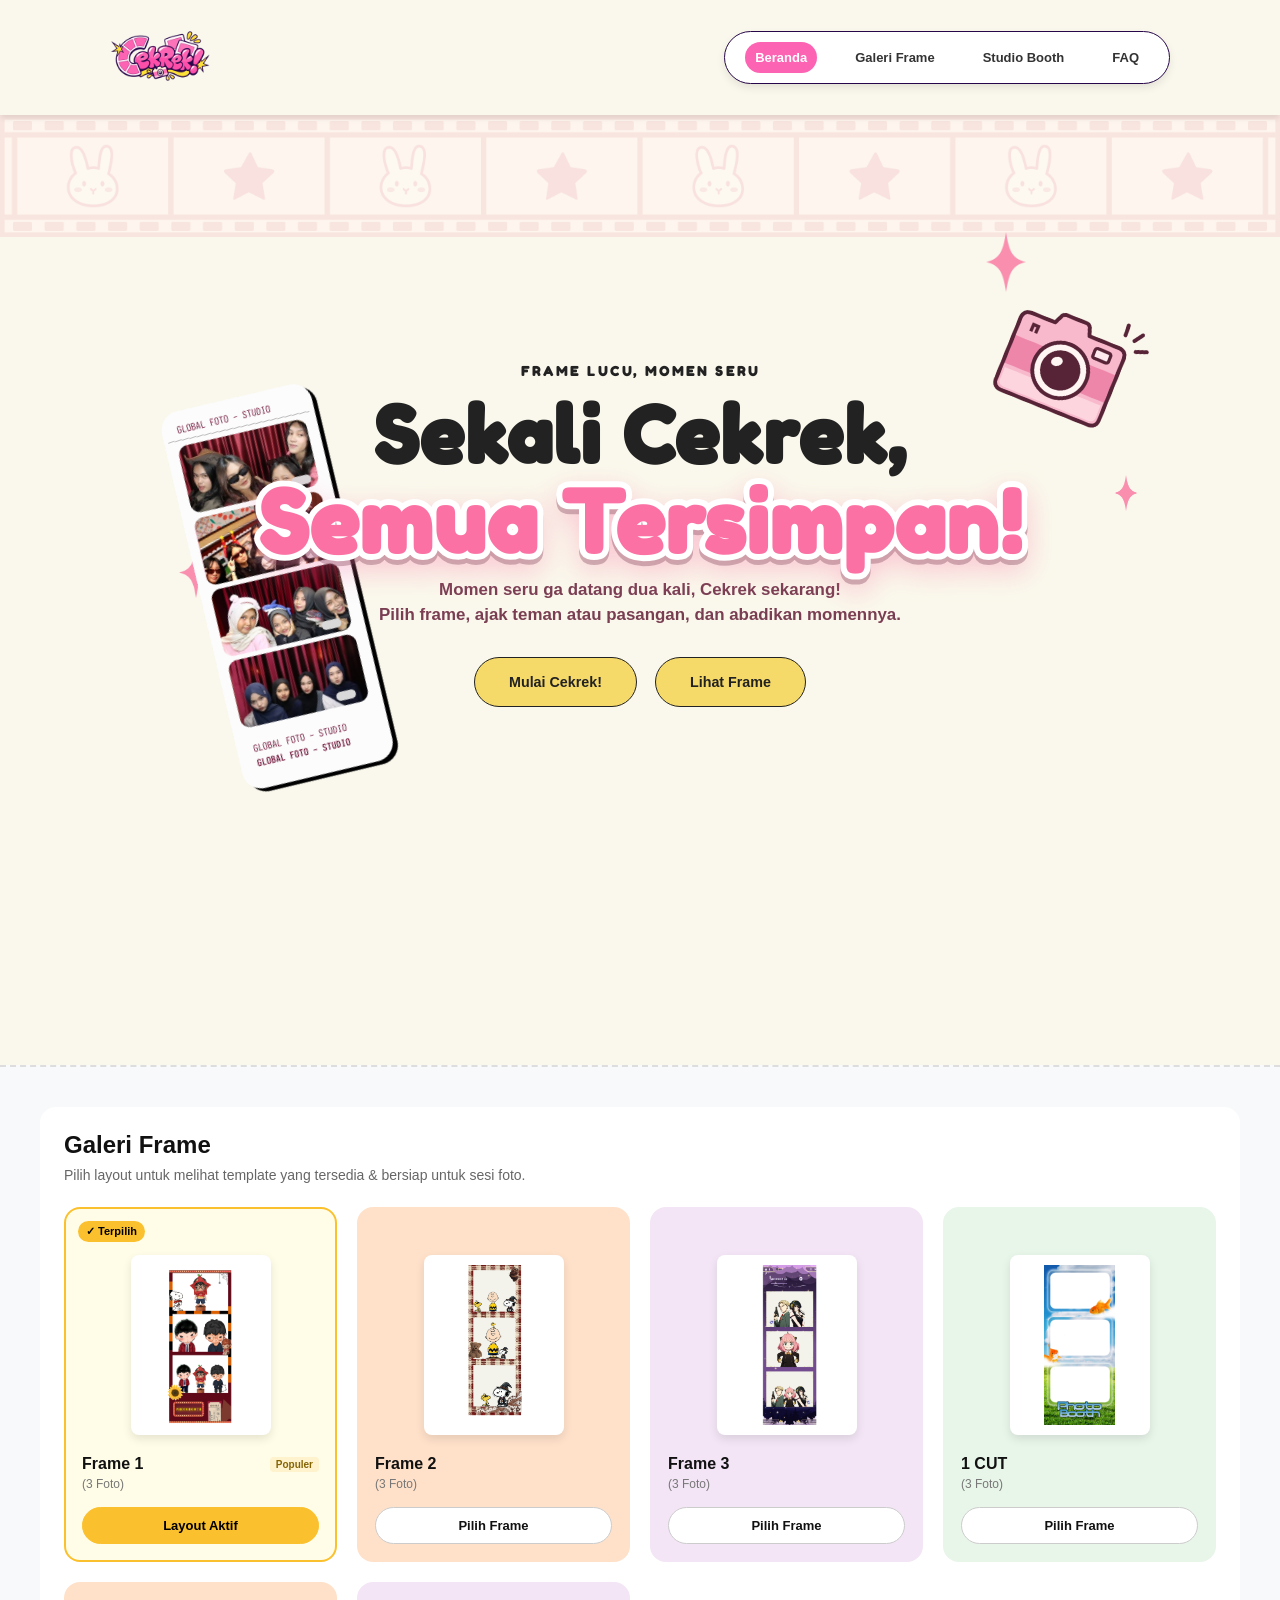
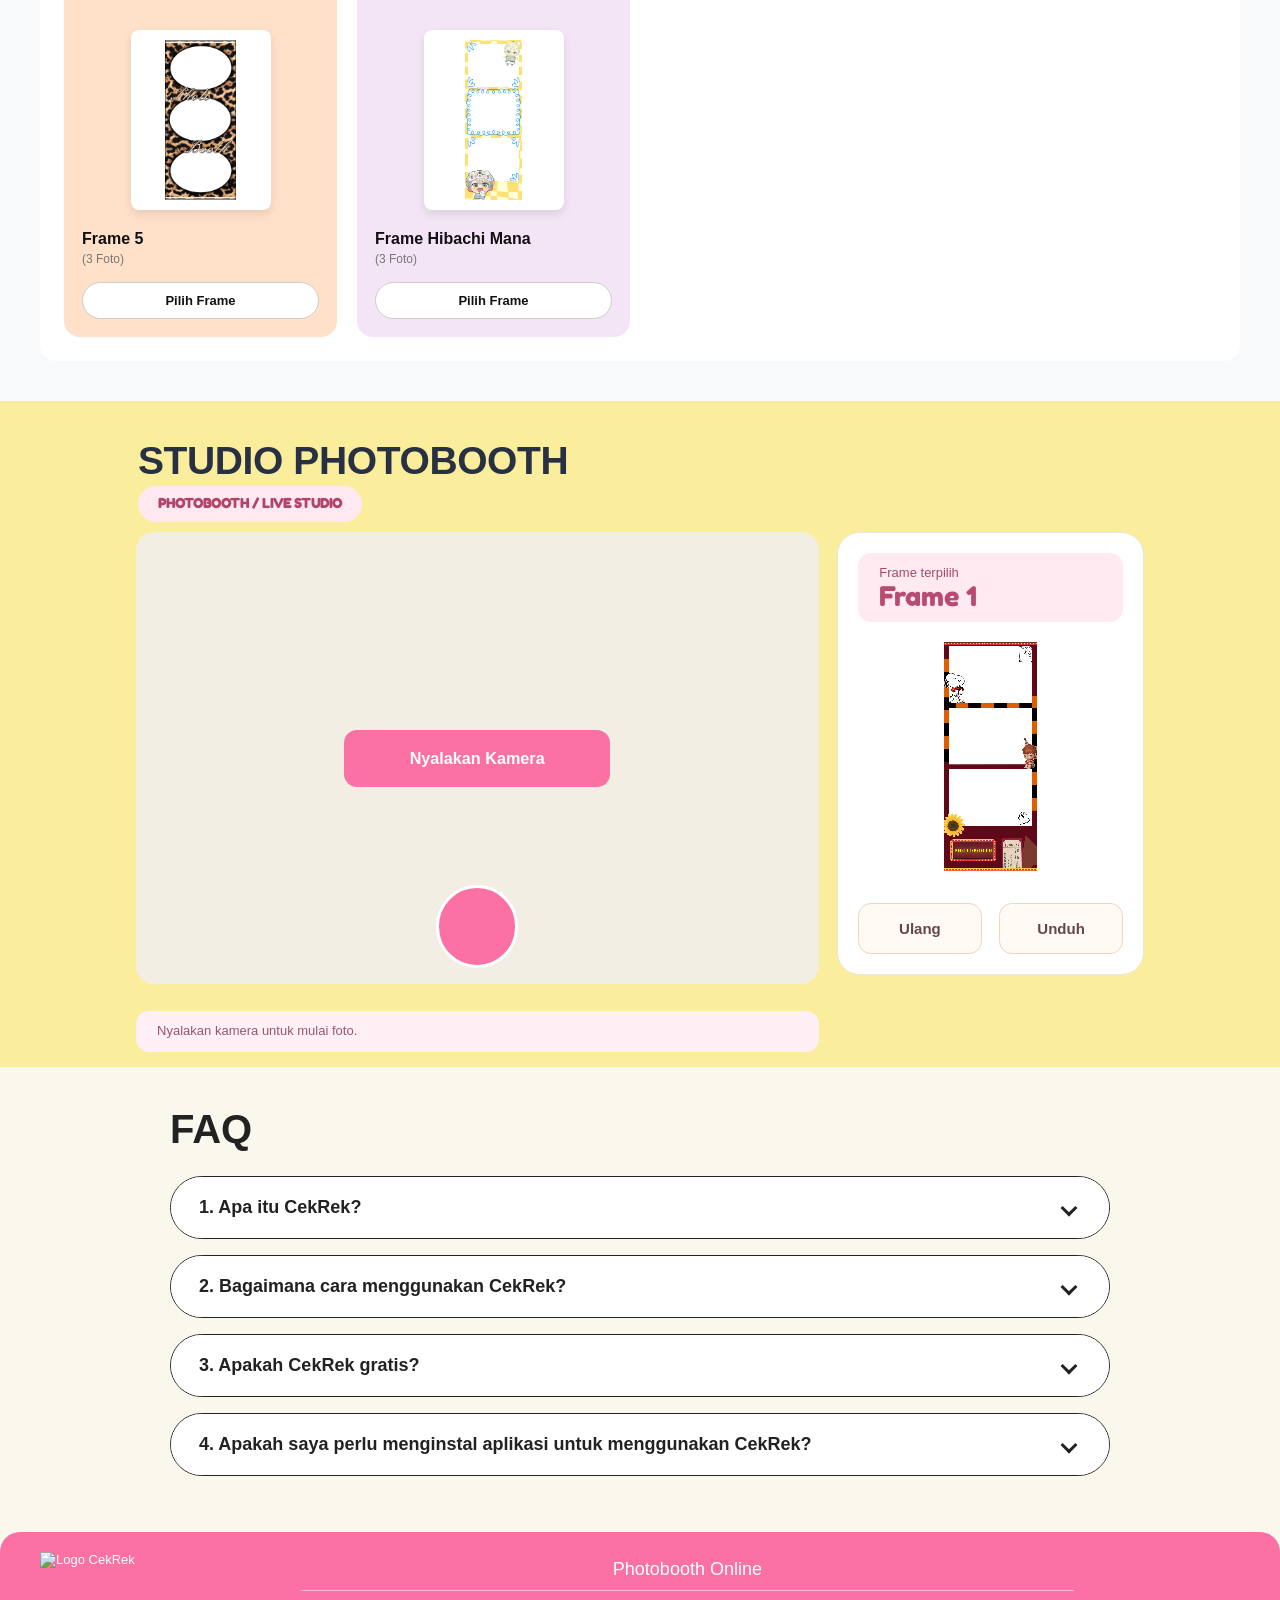
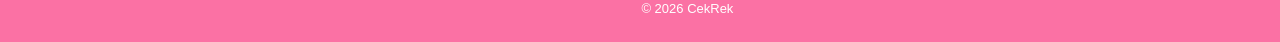
==== commit 6c7c7dd2: "update index untuk navbar" ====
--- a/CEKREK/CEKREK_Studio_Live_Coding/cekrek-live-coding-library/index.html
+++ b/CEKREK/CEKREK_Studio_Live_Coding/cekrek-live-coding-library/index.html
@@ -33,8 +33,8 @@
 
       <ul class="nav-menu">
         <li><a href="#beranda" class="active">Beranda</a></li>
+        <li><a href="#galeri-frame">Galeri Frame</a></li>
         <li><a href="#studio">Studio Booth</a></li>
-        <li><a href="#galeri-frame">Galeri Frame</a></li>
         <li><a href="#faq">FAQ</a></li>
       </ul>
     </div>
--- a/CEKREK/CEKREK_Studio_Live_Coding/cekrek-live-coding-library/css/faq.css
+++ b/CEKREK/CEKREK_Studio_Live_Coding/cekrek-live-coding-library/css/faq.css
@@ -16,7 +16,7 @@
 
 .item {
   background: white;
-  border: 3px solid var(--color-ink);
+  border: 1px solid var(--color-ink);
   border-radius: 40px;
   margin-bottom: 16px;
   overflow: hidden;
@@ -43,7 +43,7 @@
   display: none;
   margin: 0;
   padding: 16px 28px 20px;
-  border-top: 3px solid var(--color-ink);
+  border-top: 1px solid var(--color-ink);
   background: white;
   font-size: 15px;
 }
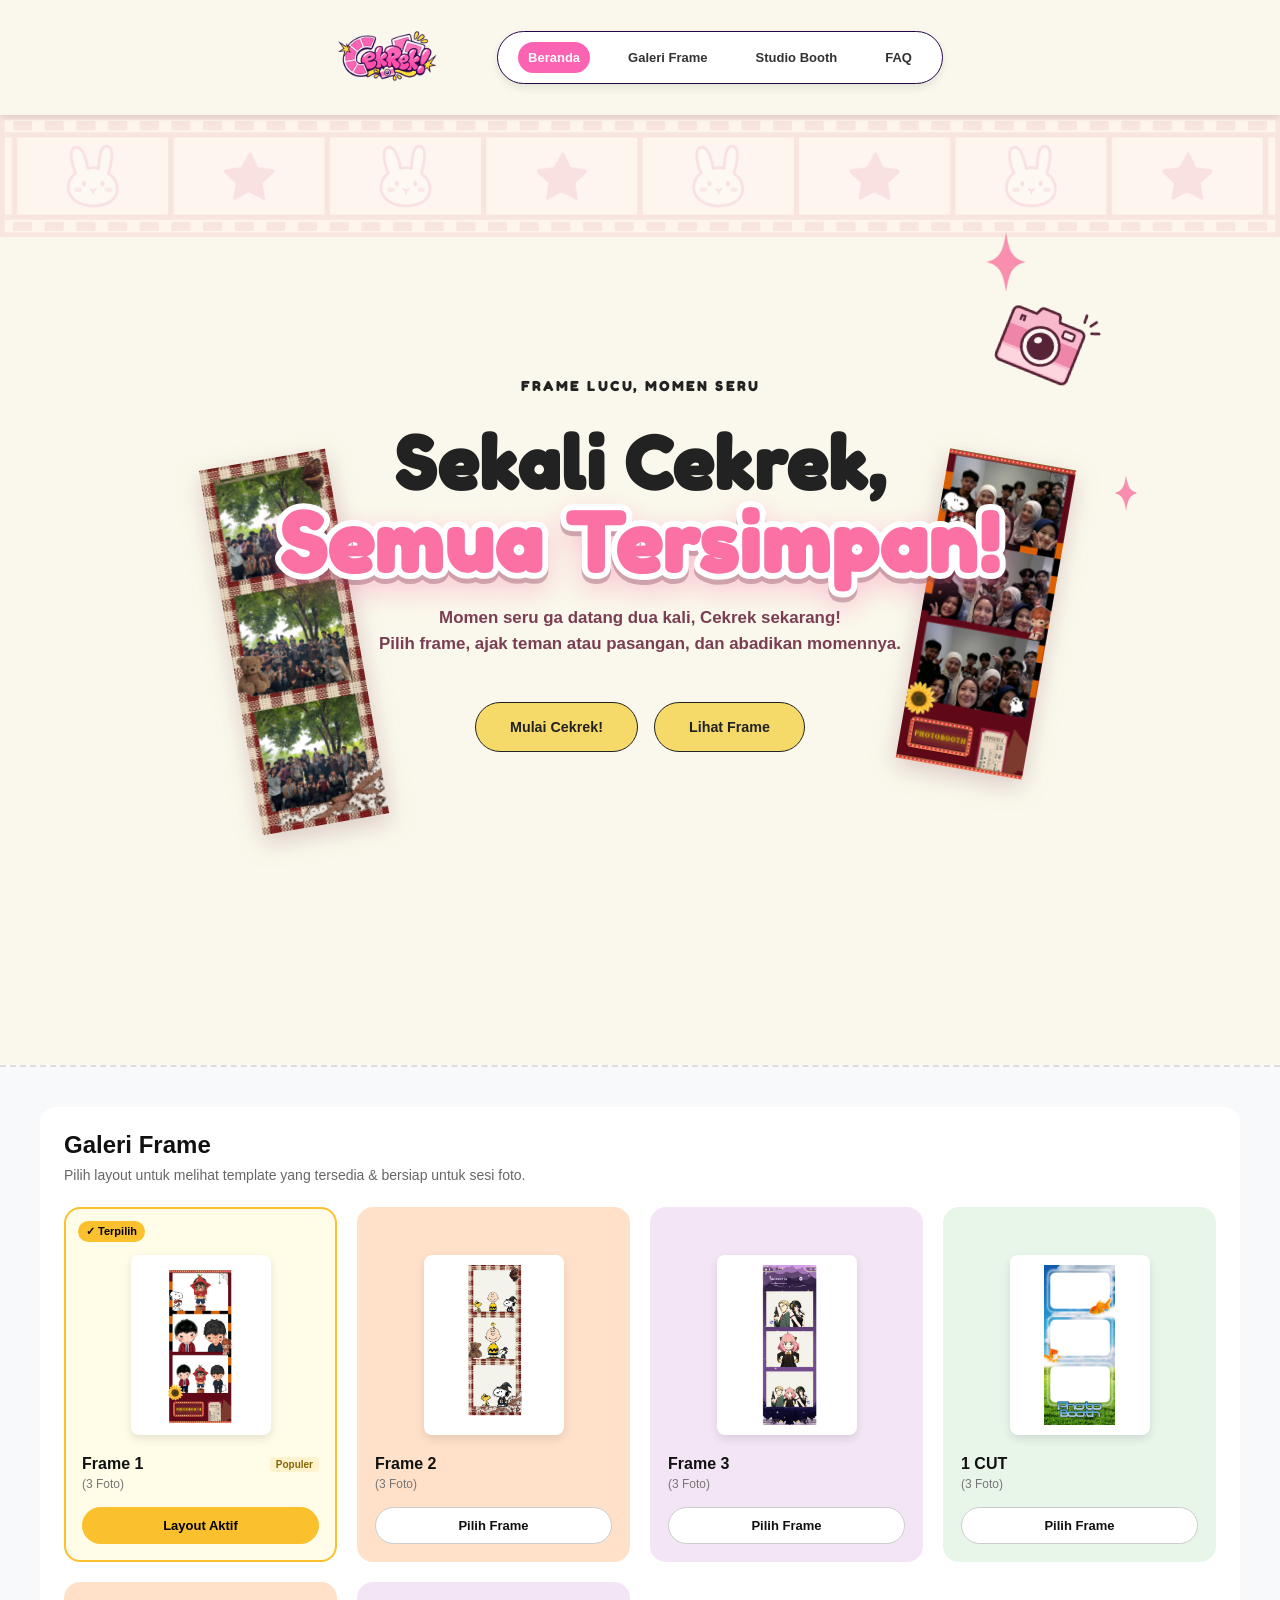
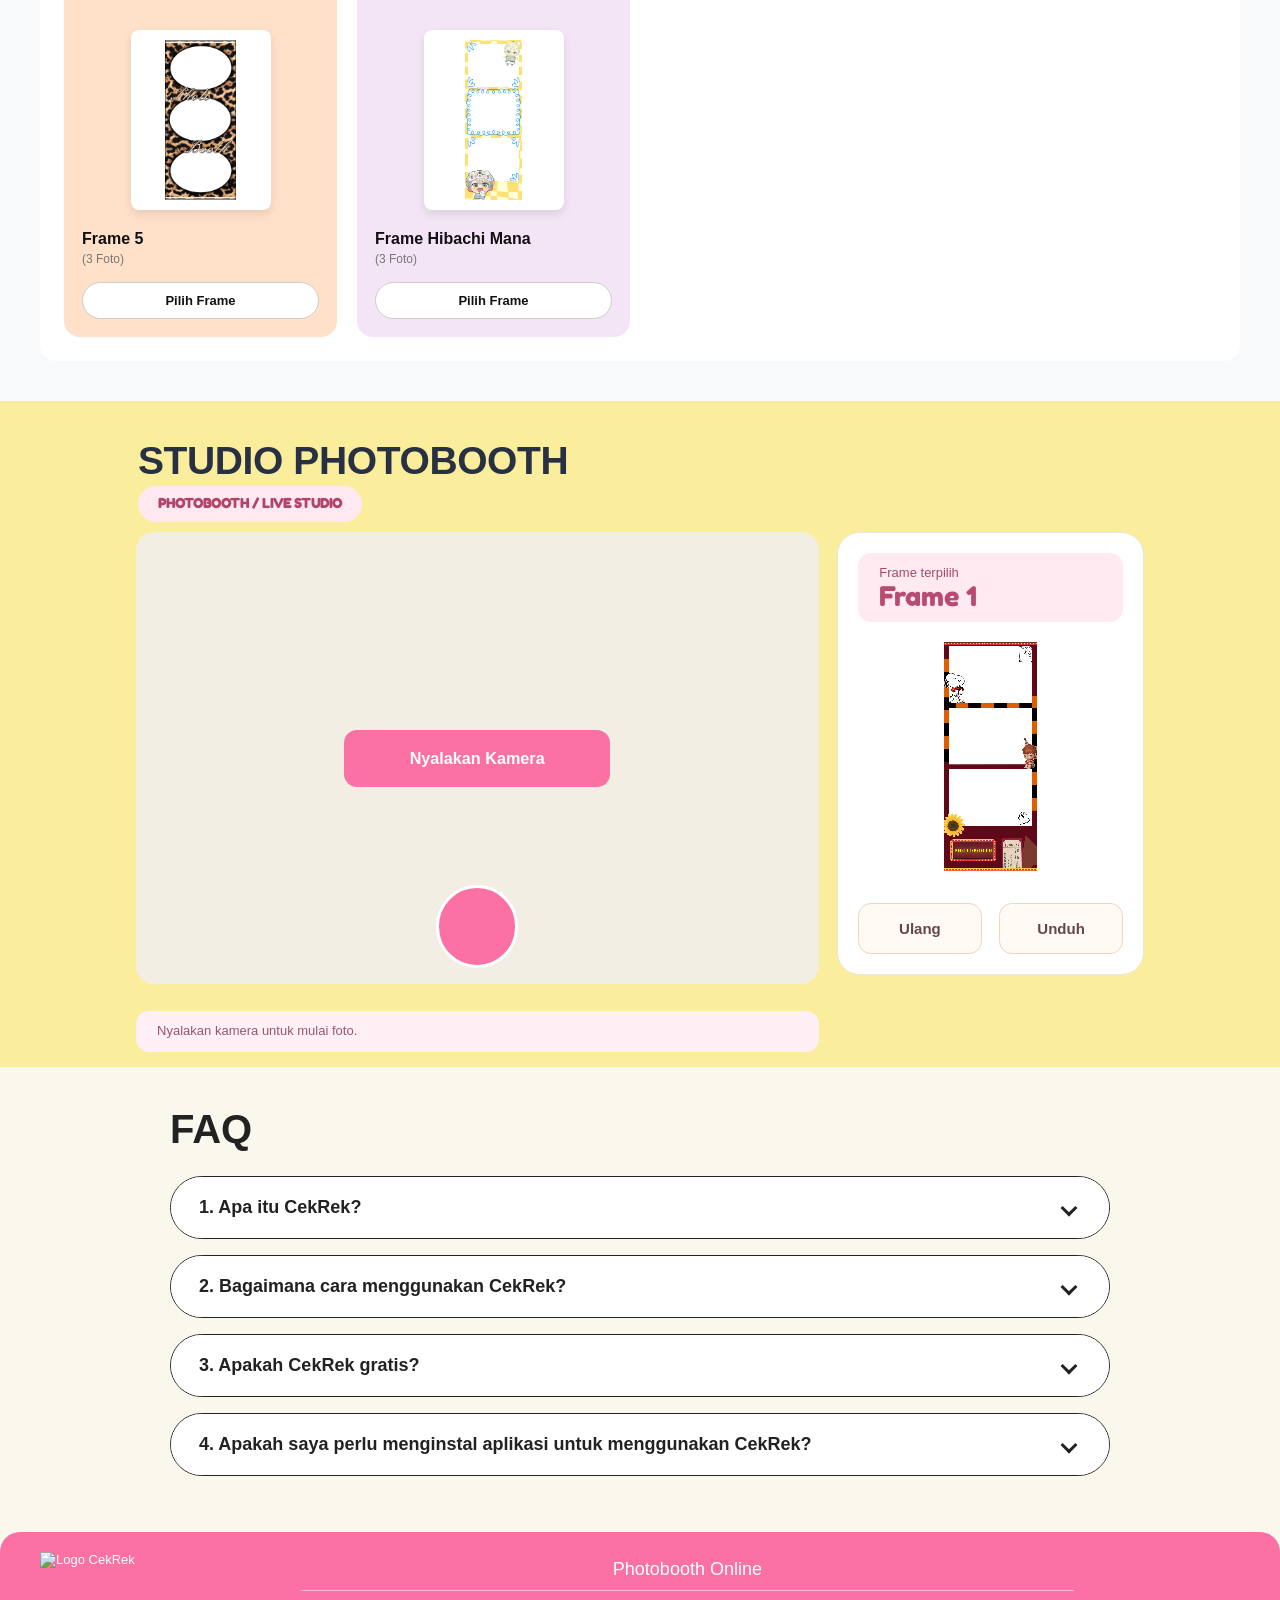
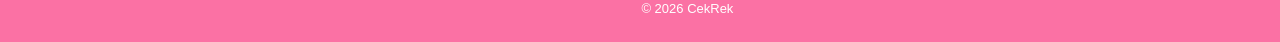
==== commit bd46e0bf: "nambahin contoh hasil fotobooth" ====
--- a/CEKREK/CEKREK_Studio_Live_Coding/cekrek-live-coding-library/index.html
+++ b/CEKREK/CEKREK_Studio_Live_Coding/cekrek-live-coding-library/index.html
@@ -44,7 +44,7 @@
   <!-- HERO / LANDING PAGE SECTION -->
   <section class="hero" id="beranda"> 
     <div>
-        <p class="label"><span class="garis"></span> FRAME LUCU, MOMEN SERU<span class="garis"></span></p>
+        <p class="label">FRAME LUCU, MOMEN SERU</p>
     </div>
 
     <div class="tulisan">
@@ -63,8 +63,10 @@
     <div class="sparkle s1"><img src="gambar/Sparkle.png" alt=""></div>
     <div class="sparkle s2"><img src="gambar/Sparkle.png" alt=""></div> 
     <div class="sparkle s3"><img src="gambar/Sparkle.png" alt=""></div>
-    <div class="hasil 1"><img src="gambar/hasil-foto.png" alt="Hasil Foto"></div> 
-    <div class="hasil 2"><img src="gambar/hasil-foto.png" alt="Hasil Foto"></div> <!-- belum ada fotonya, masih pake foto dummy -->
+     <div class="strip-foto">
+        <img src="gambar/hasil-foto.png" alt="Hasil foto 1">
+        <img src="gambar/hasil-foto2.png" alt="Hasil foto 2">
+      </div>
 
   </section>
 
--- a/CEKREK/CEKREK_Studio_Live_Coding/cekrek-live-coding-library/css/navbar.css
+++ b/CEKREK/CEKREK_Studio_Live_Coding/cekrek-live-coding-library/css/navbar.css
@@ -17,7 +17,7 @@
     max-width: 1100px;
     margin: 0 auto;
     display: flex;
-    justify-content: space-between;
+    justify-content: center;
     align-items: center;
     padding-left: 20px;
     padding-right: 20px;
@@ -46,6 +46,7 @@
     gap: 28px;
     background-color: #ffffff;
     padding: 10px 20px;
+    margin-left: 60px;
     border-radius: 50px;
     box-shadow: 0px 4px 10px -1px rgba(0,0,0,0.1);
     border: 1px solid #270749;
@@ -95,10 +96,10 @@
         flex-direction: column;
         position: absolute;
         top: 100%;
-        left: 0;
         width: 100%;
         background-color: #FAF8EC;
         padding: 20px;
+        margin-left: 0;
         box-shadow: 0px 4px 10px -1px rgba(0,0,0,0.1);
         text-align: center;
         gap: 15px;
--- a/CEKREK/CEKREK_Studio_Live_Coding/cekrek-live-coding-library/css/landing.css
+++ b/CEKREK/CEKREK_Studio_Live_Coding/cekrek-live-coding-library/css/landing.css
@@ -1,12 +1,14 @@
 .hero {
   position: relative;        
   min-height: 100vh;         
-  padding: 0 20px 60px; 
+  min-height: 100svh;
+  padding: 60px clamp(16px, 5vw, 80px);
+  overflow: hidden; 
   display: flex;             
   flex-direction: column;    
   align-items: center;       
   justify-content: center;   
-  gap: 16px;                 
+  gap: clamp(16px, 3vw, 32px);                 
   text-align: center;        
 }
 .hero > * {                
@@ -18,7 +20,7 @@
   align-items: center;               
   justify-content: center;
   gap: 14px;                     
-  font: 700 1rem var(--font-display);
+  font: 700 clamp(0.75rem, 2vw, 1rem) var(--font-display);
   letter-spacing: 3px;               
   text-transform: uppercase;        
 }
@@ -27,76 +29,86 @@
   font-family: var(--font-display);  
   font-weight: 700;                  
   line-height: 1.05;                 
-  letter-spacing: 1px;               
+  letter-spacing: 1px;  
+  text-wrap: balance;             
 }
 .judul.atas {                        
-  font-size: clamp(2.8rem, 8vw, 6rem);   
+  font-size: clamp(2.8rem, 7vw, 5.5rem);   
   color: var(--color-ink);           
 }
 .judul.bawah {                      
-  font-size: clamp(2.8rem, 9vw, 6.6rem); 
+  font-size: clamp(2.8rem, 8vw, 6.2rem); 
   color: var(--color-pink);          
-  -webkit-text-stroke: 12px var(--color-white); 
+  -webkit-text-stroke: clamp(5px, 1.2vw, 12px)var(--color-white); 
   paint-order: stroke fill;          
   filter: drop-shadow(0 5px 0 rgba(122, 62, 83, 0.35))        
           drop-shadow(0 10px 14px rgba(251, 113, 164, 0.35)); 
   margin-bottom: 10px;
 }
 .deskripsi {
-  font-size: clamp(1rem, 2.2vw, 1.3rem); 
+  margin: 20px auto 0;
+  max-width: 40em;
+  font-size: clamp(0.95rem, 2.2vw, 1.3rem); 
   font-weight: 700;
   line-height: 1.5;                  
   color: var(--color-plum);
+  text-wrap: balance;
 }
 
 .tombol-grup {
   display: flex;
   justify-content: center;
   flex-wrap: wrap;                   
-  gap: 18px;                        
+  gap: 16px;     
+  width: 100%;                   
 }
 .startbutton,
 .galeriframe {                       
-  padding: 16px 34px;                
+  padding: 16px clamp(22px, 4vw, 34px);                
   border: 1px solid var(--color-ink);
   border-radius: 999px;              
   font-weight: 800;
-  font-size: 1.1rem;
-  text-decoration: none;           
+  font-size: clamp(1rem, 2vw, 1.1rem);
+  text-decoration: none;  
+  /* transition: translate 0.2s;*/         
 }
 .startbutton { background: var(--color-yellow); color: var(--color-ink); } 
 .galeriframe { background: var(--color-yellow); color: var(--color-ink); }   
 
-.startbutton:hover { background: var(--color-pink-soft); } 
-.galeriframe:hover { background: var(--color-pink-soft); } 
+.startbutton:hover { background: var(--color-pink-soft); translate: 0 -4px; } 
+.galeriframe:hover { background: var(--color-pink-soft); translate: 0 -4px; } 
 
 .bunnystrip,
 .kamera,
 .sparkle,
-.hasil{
+.strip-foto{
   position: absolute;                
   z-index: 1;                        
   pointer-events: none;              
 }
 .bunnystrip img,
 .kamera img,
-.sparkle img,
-.hasil img {
+.sparkle img {
   display: block;                    
   width: 100%;                       
   height: auto;                      
 }
 .bunnystrip {
     position: absolute;
-    width: 100vw;
-    max-width: none;
+    width: 100%;
     top: 0;
     left: 0;
     opacity: 0.5;
+    height: 140px;
+    flex-shrink: 0;
+}
+.bunnystrip img {
+    min-width: 120px;
+    object-fit: cover;
 }
 
 .kamera {
-  width: 150px;
+  width: clamp(100px, 8vw, 150px);
   top: 20%;                          
   left: calc(60% + min(18vw, 340px));
   rotate: 10deg;
@@ -118,15 +130,24 @@
 .sparkle.s3 {                       
   width: 34px;
   top: 48%;
-  left: calc(40% - min(26vw, 500px));
+  left: calc(40% - min(26vw, 250px));
   animation-delay: 1.5s;
 }
-.hasil {
-  width: 200px;
-  top: 30%;
-  rotate: -20deg;
-  left: calc(40% - min(26vw, 500px));
+.strip-foto {
+  top: 0;
+  left: 0;
+  width: 100%;
+  height: 100%;
 }
+.strip-foto img {
+  position: absolute;
+  display: block;
+  width: clamp(100px, 10vw, 180px);
+  height: auto;
+  filter: drop-shadow(0 8px 12px rgba(122, 62, 83, 0.25));
+}
+.strip-foto img:nth-child(1) { left: 18%;  top: 38%; rotate: -10deg; }
+.strip-foto img:nth-child(2) { right: 18%; top: 38%; rotate: 10deg; }
 @keyframes besar {                  
   50% { scale: 1.08; }              
 }
@@ -142,13 +163,16 @@
 }
 
 @media (max-width: 900px) {          
-  .bunnystrip { top: 90px; }
   .kamera { width: 90px; top: 22%; }
   .sparkle.s3 { display: none; }     
   .judul.bawah { -webkit-text-stroke: 7px var(--color-white); }
+  .strip-foto { display: none; }
 }
 @media (max-width: 520px) {          
-  .garis { width: 30px; }
-  .startbutton, .galeriframe { width: 100%; text-align: center; }
+  .kamera, .sparkle {display: none; }
+  .startbutton, .galeriframe { width: 100%; text-align: center; max-width: 340px;}
   .sparkle.s2 { display: none; }
+  .bunnystrip { opacity: 0.35; height: 140px; }
+  .deskripsi br { display: none; }
 }
+
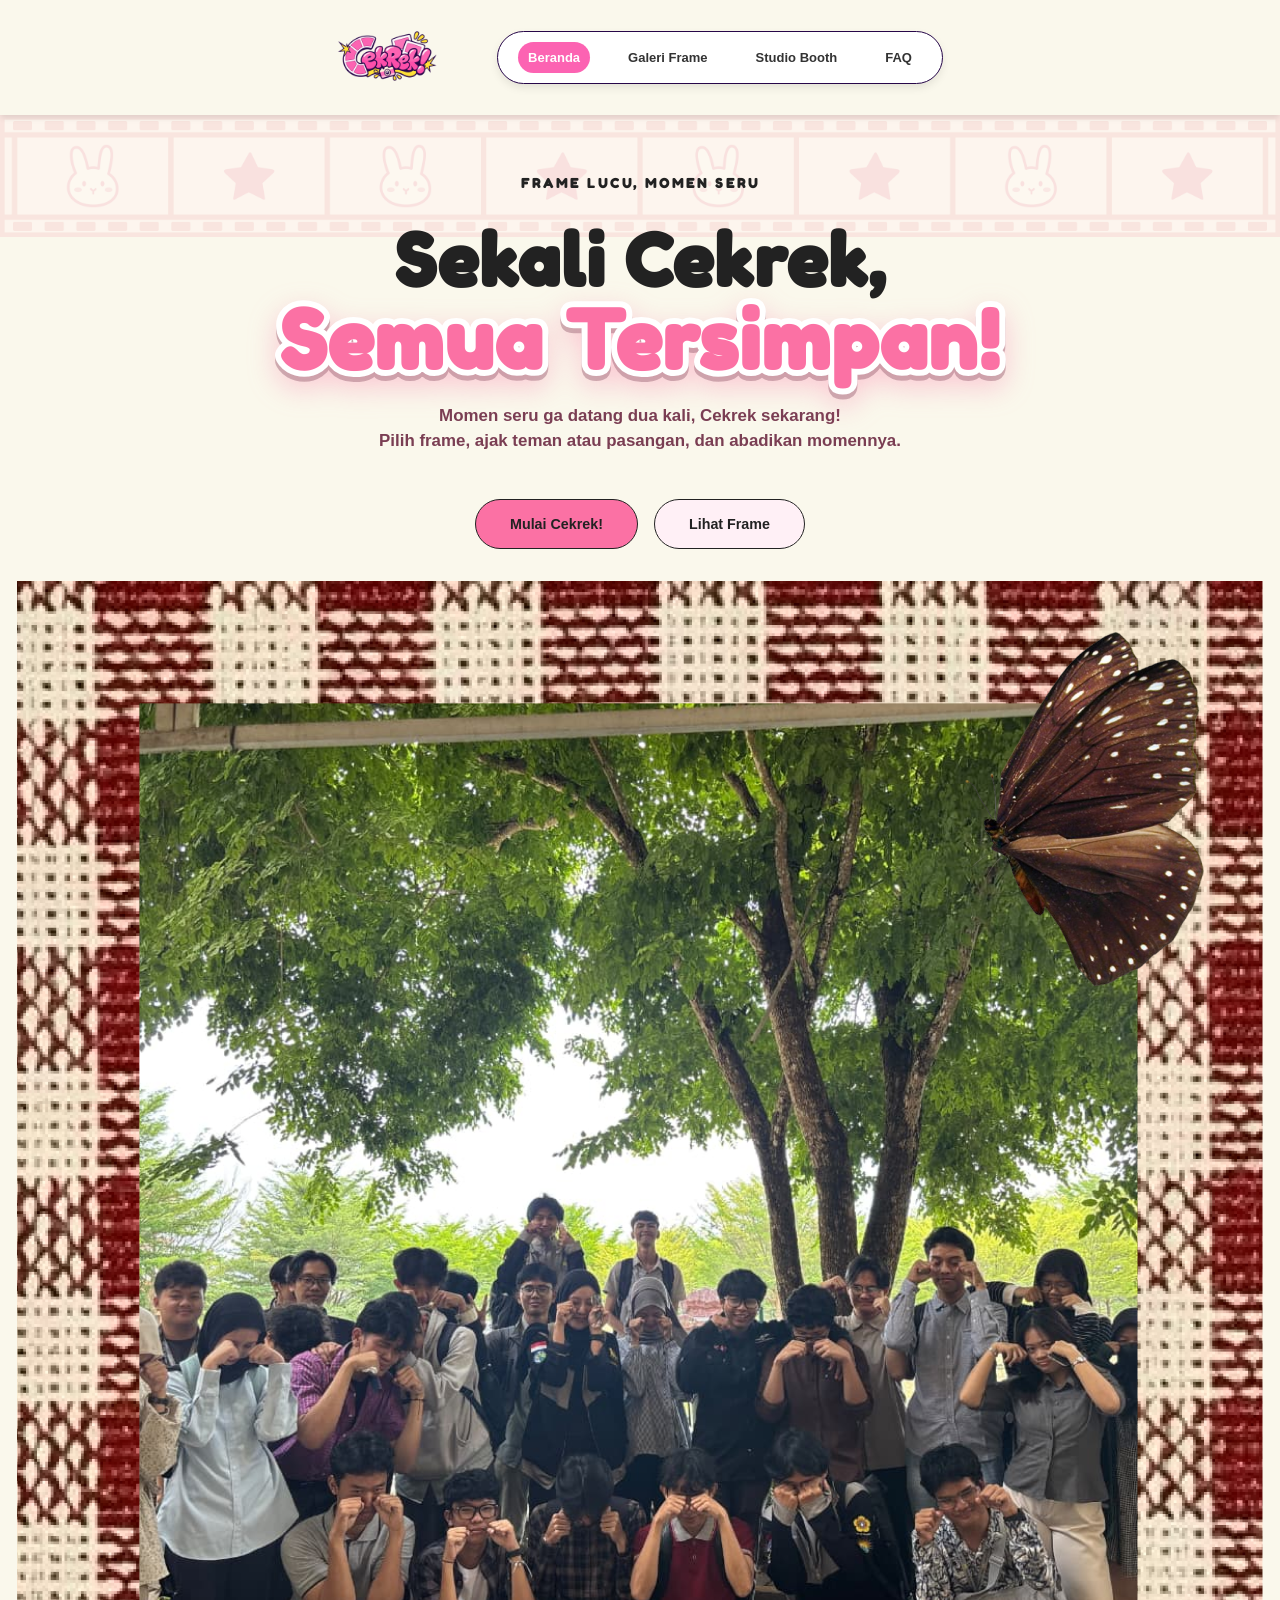
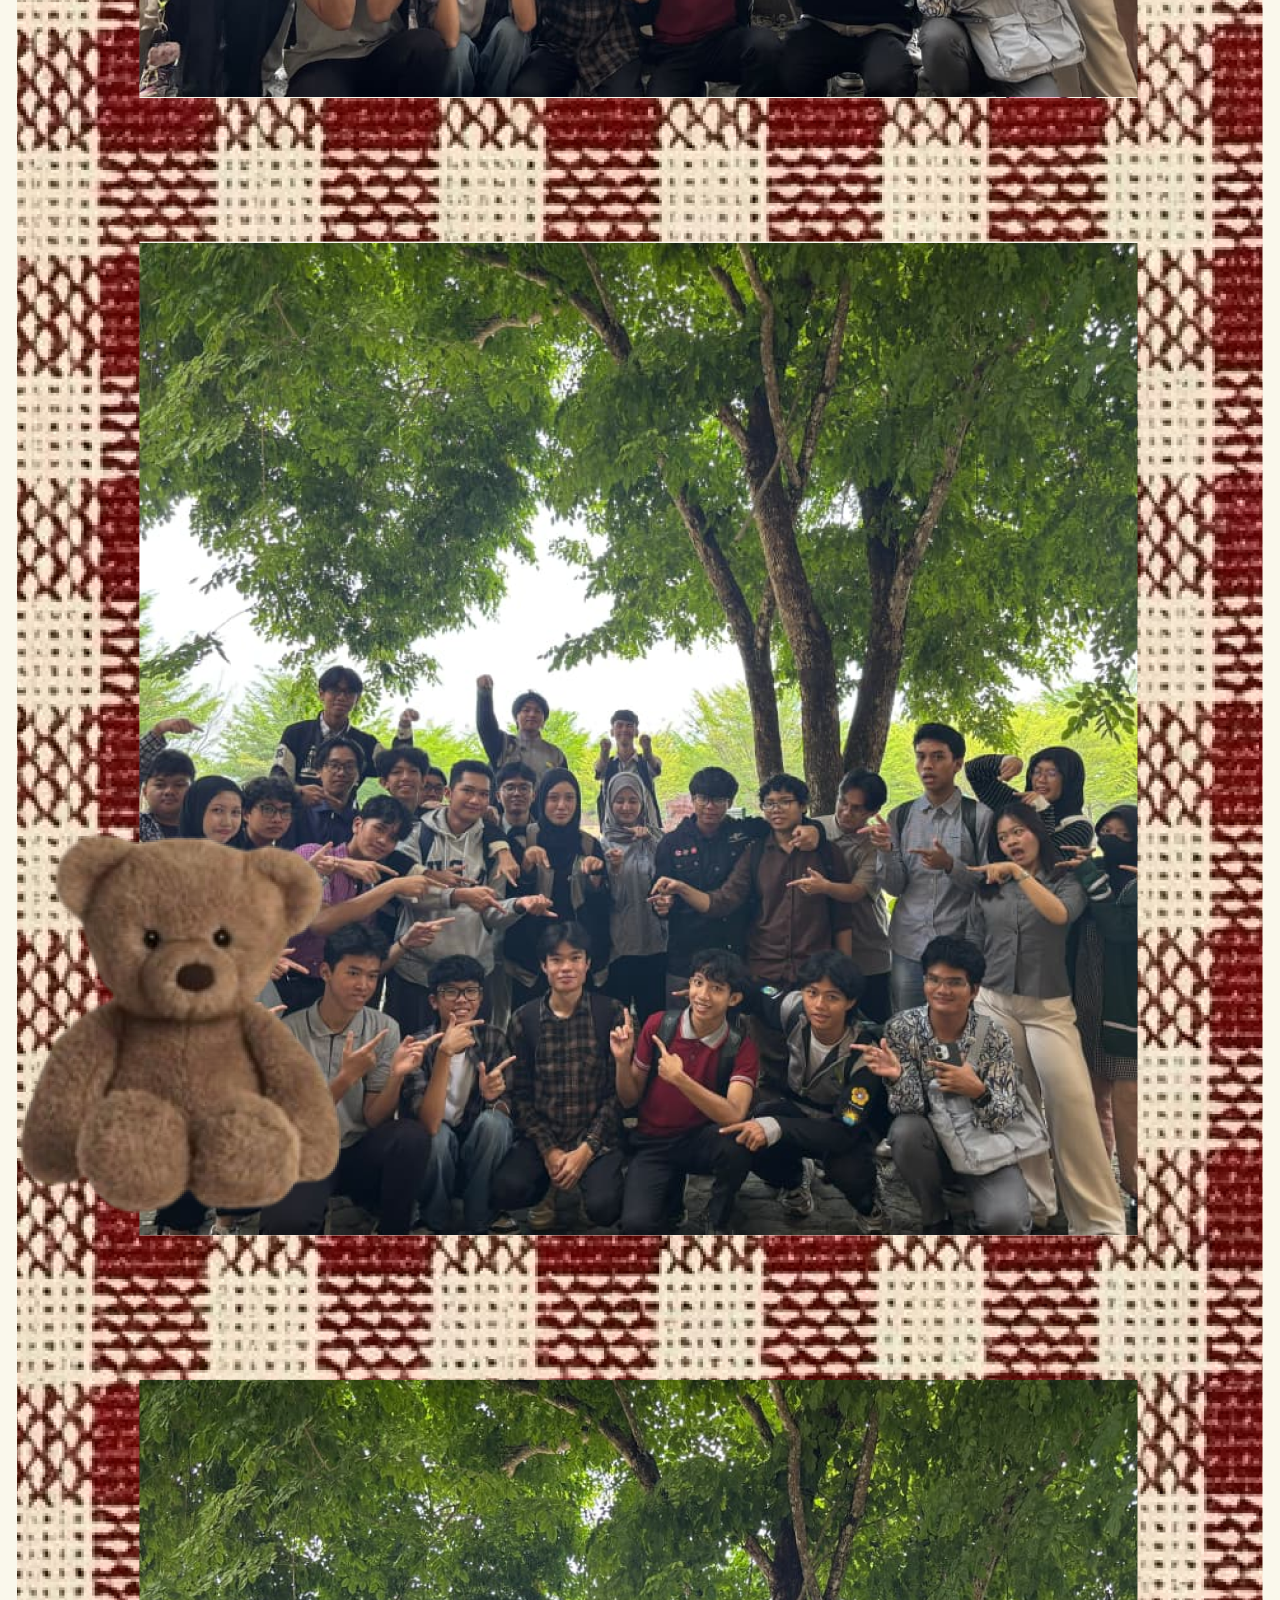
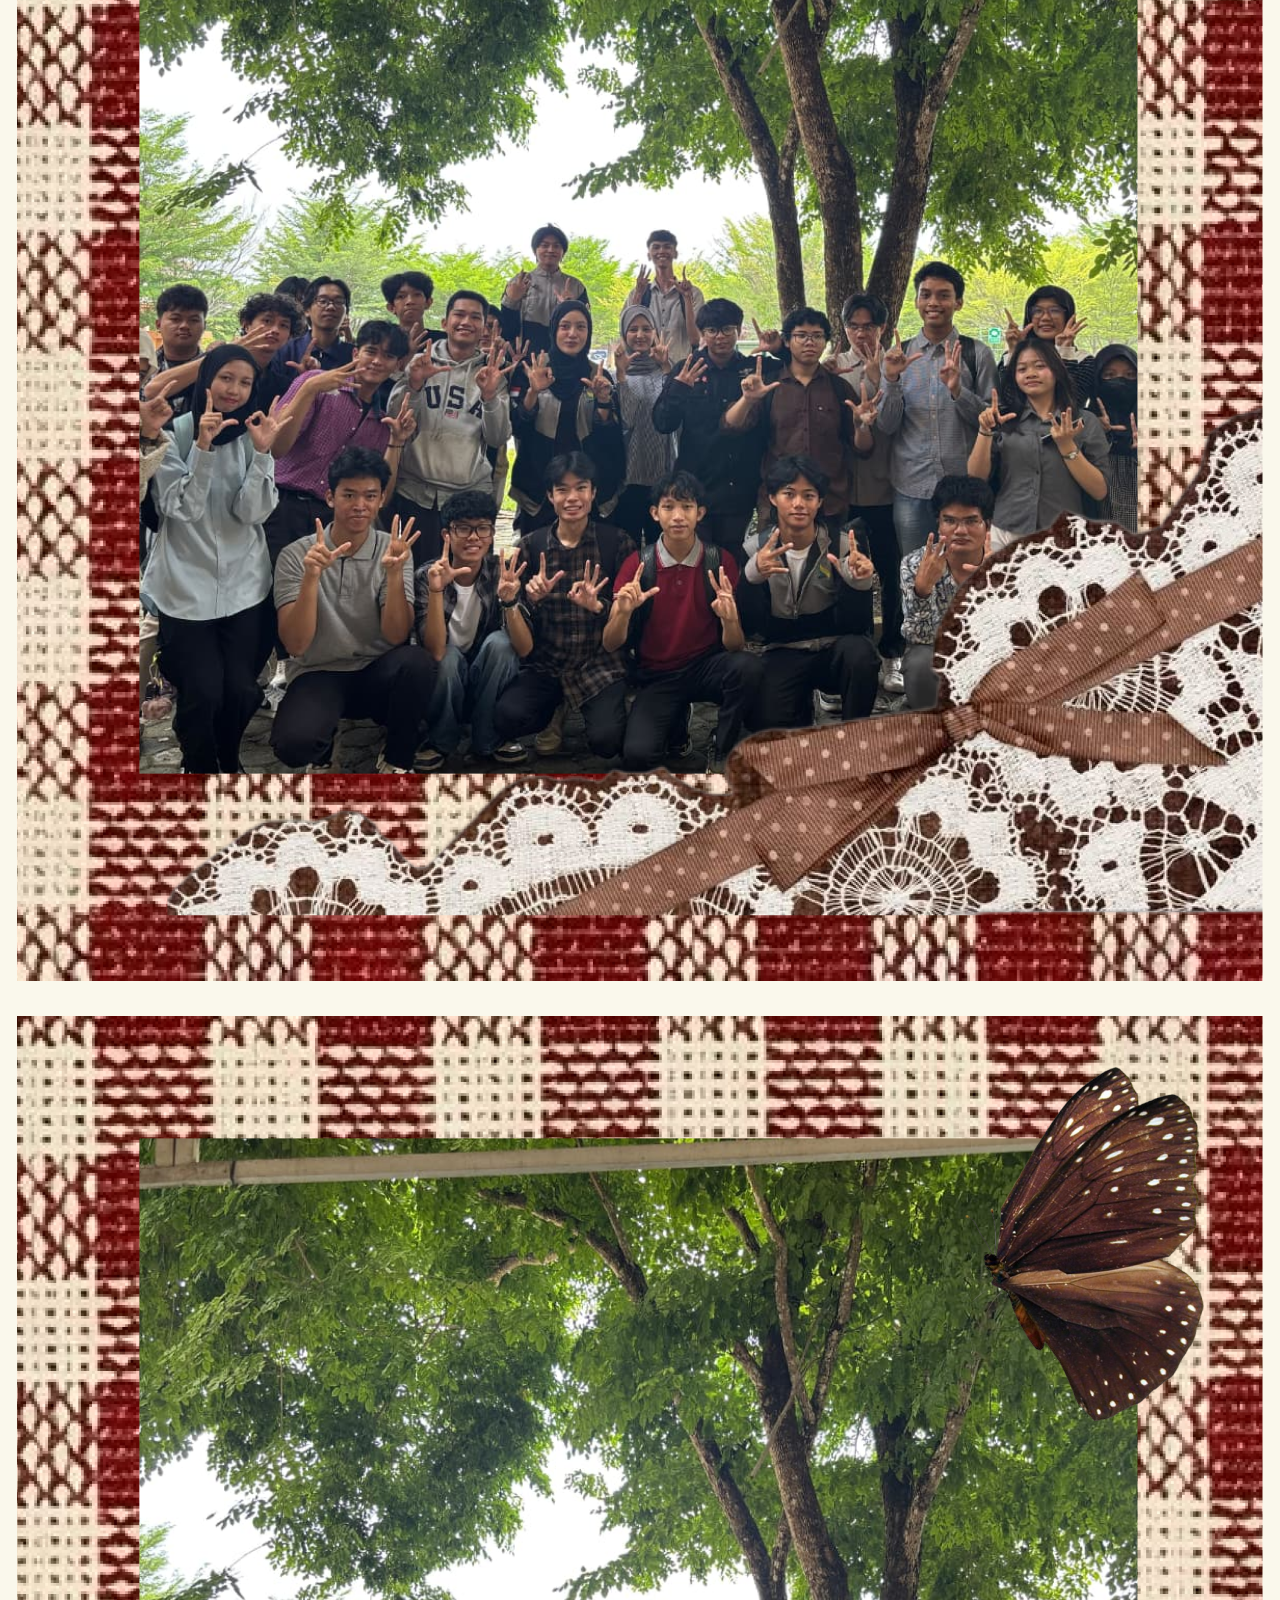
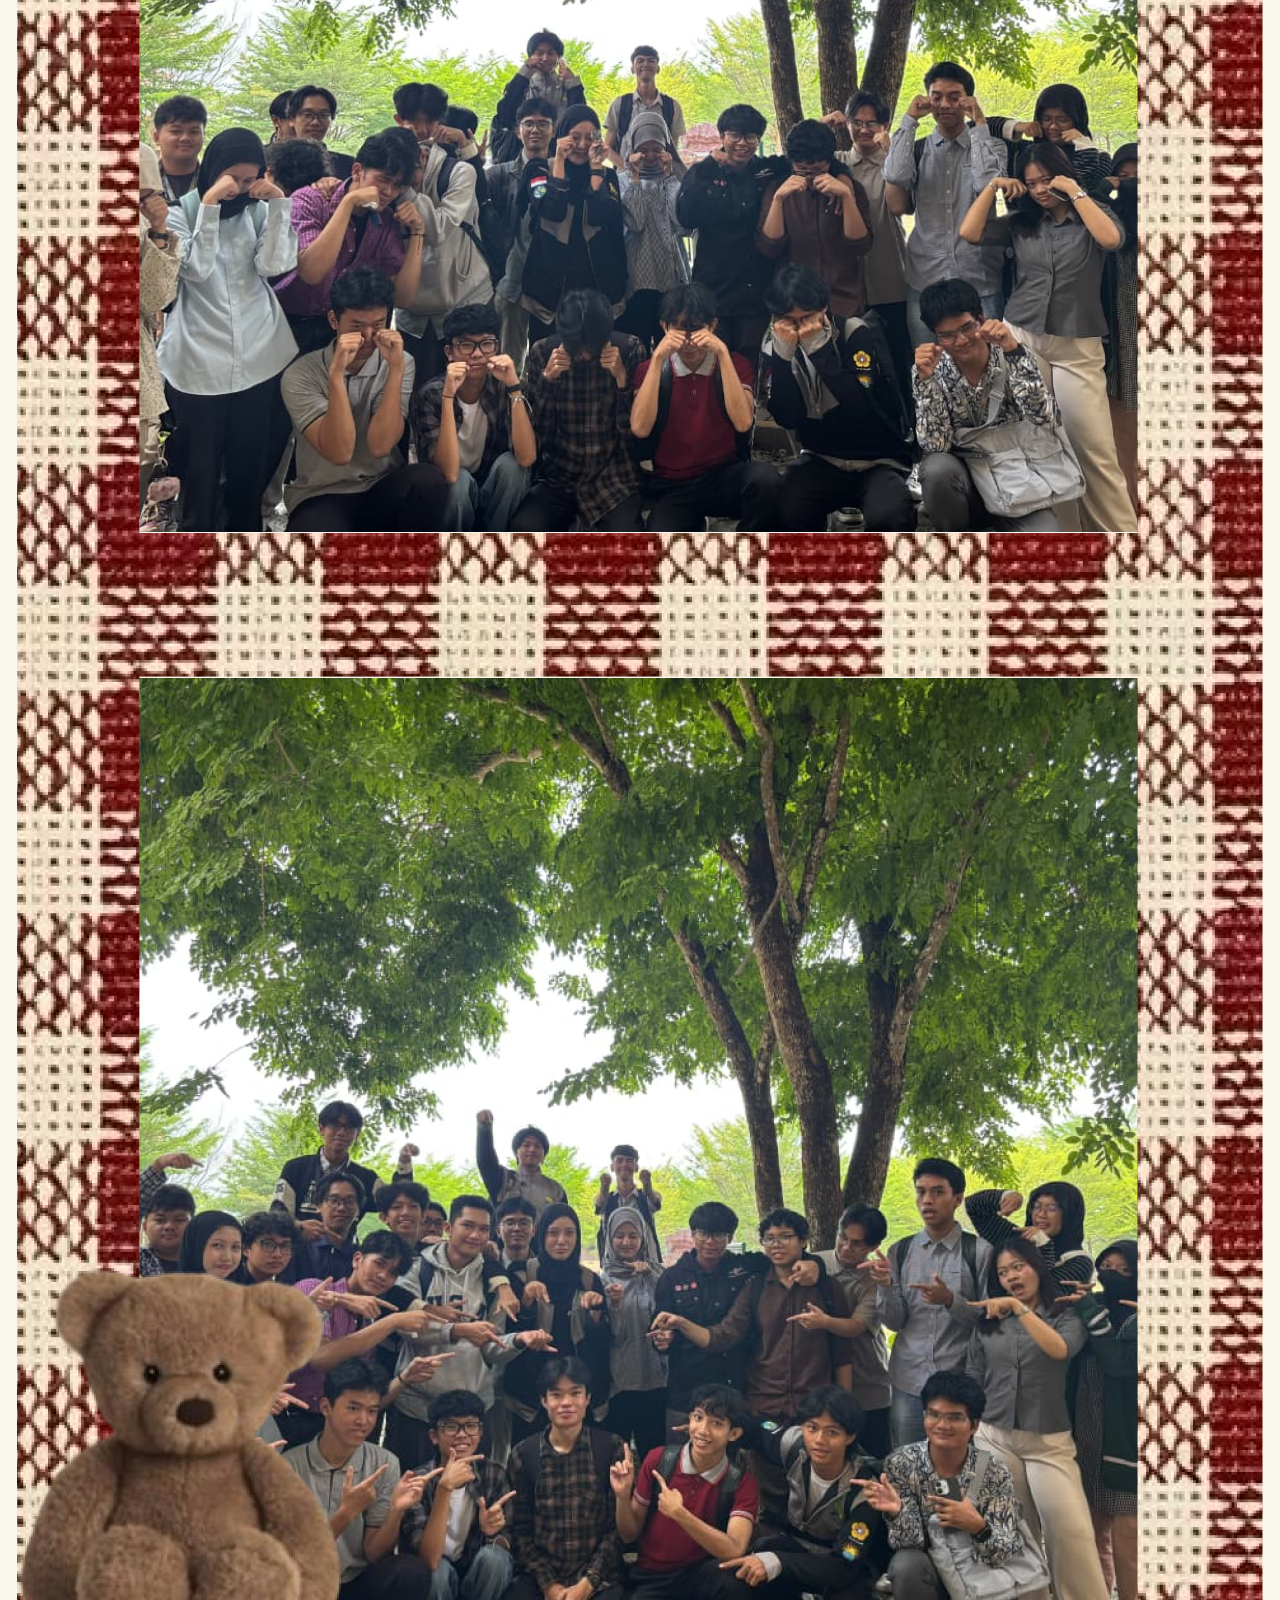
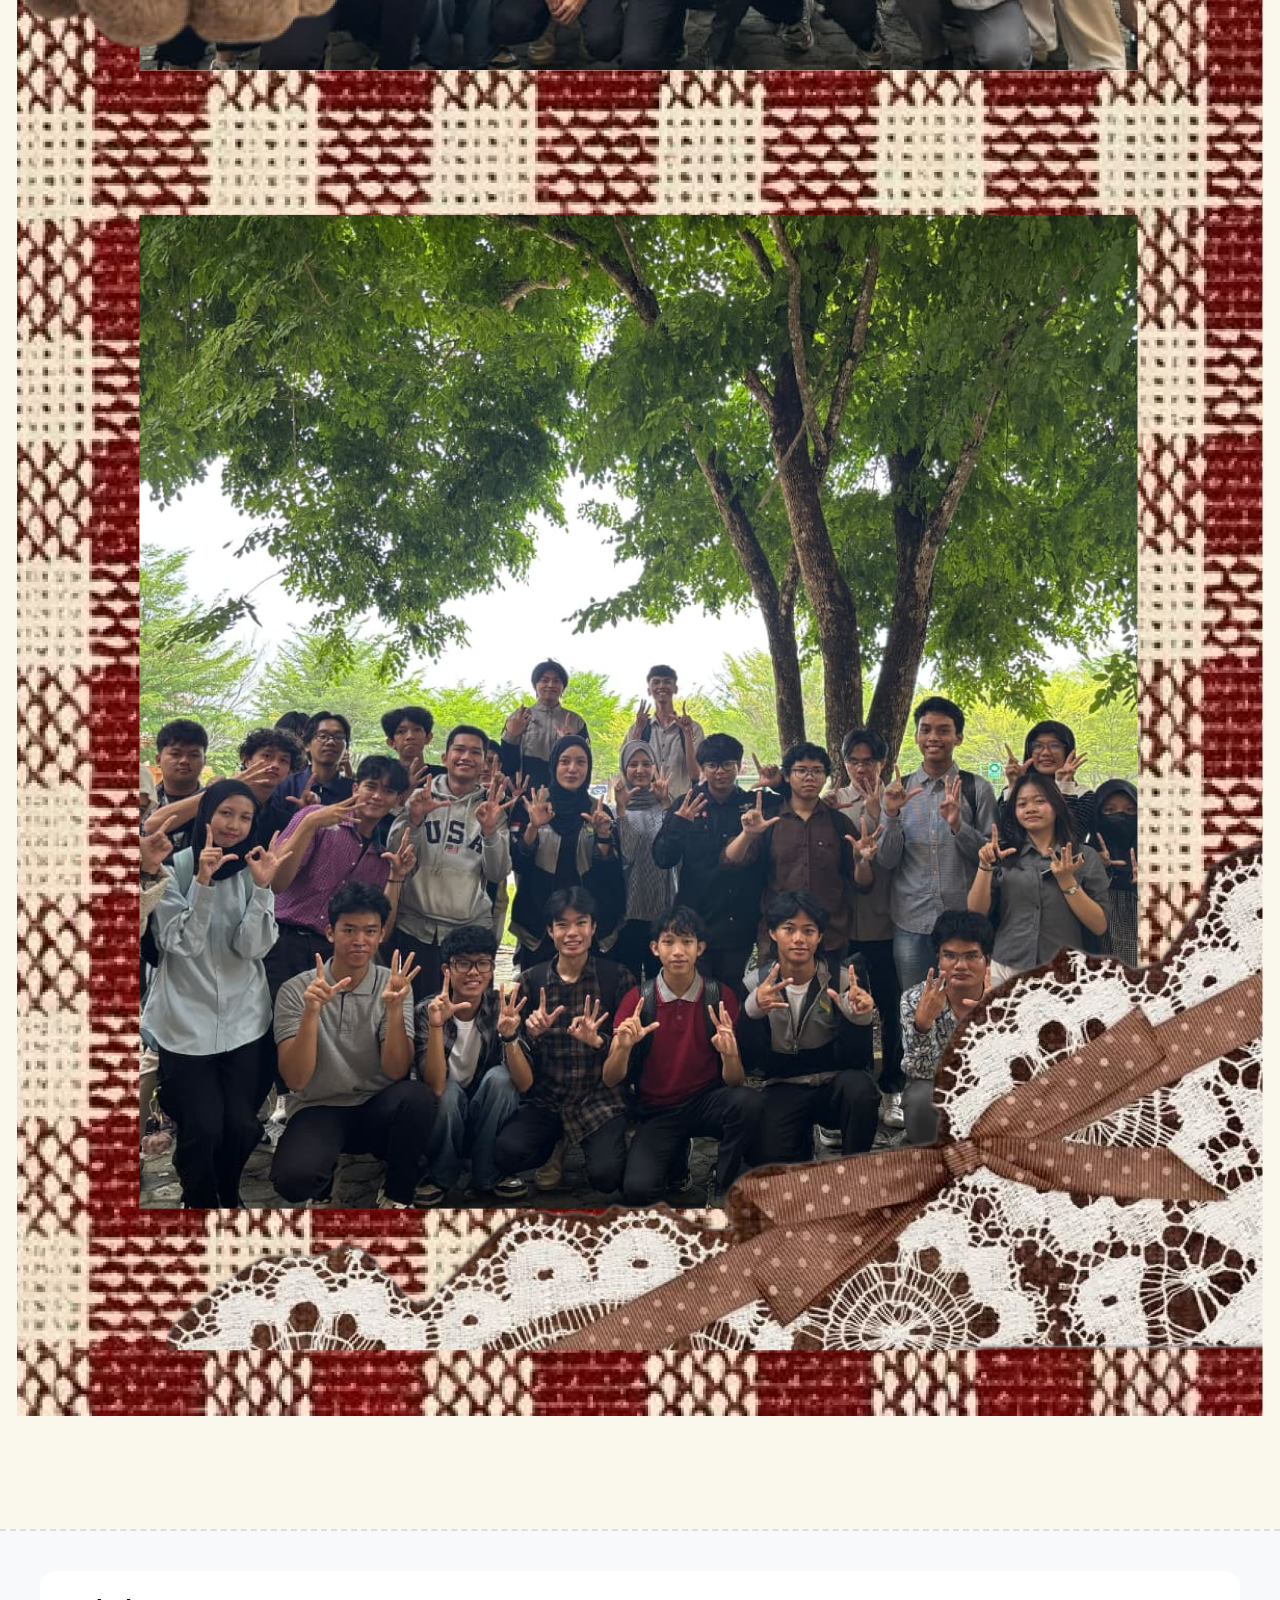
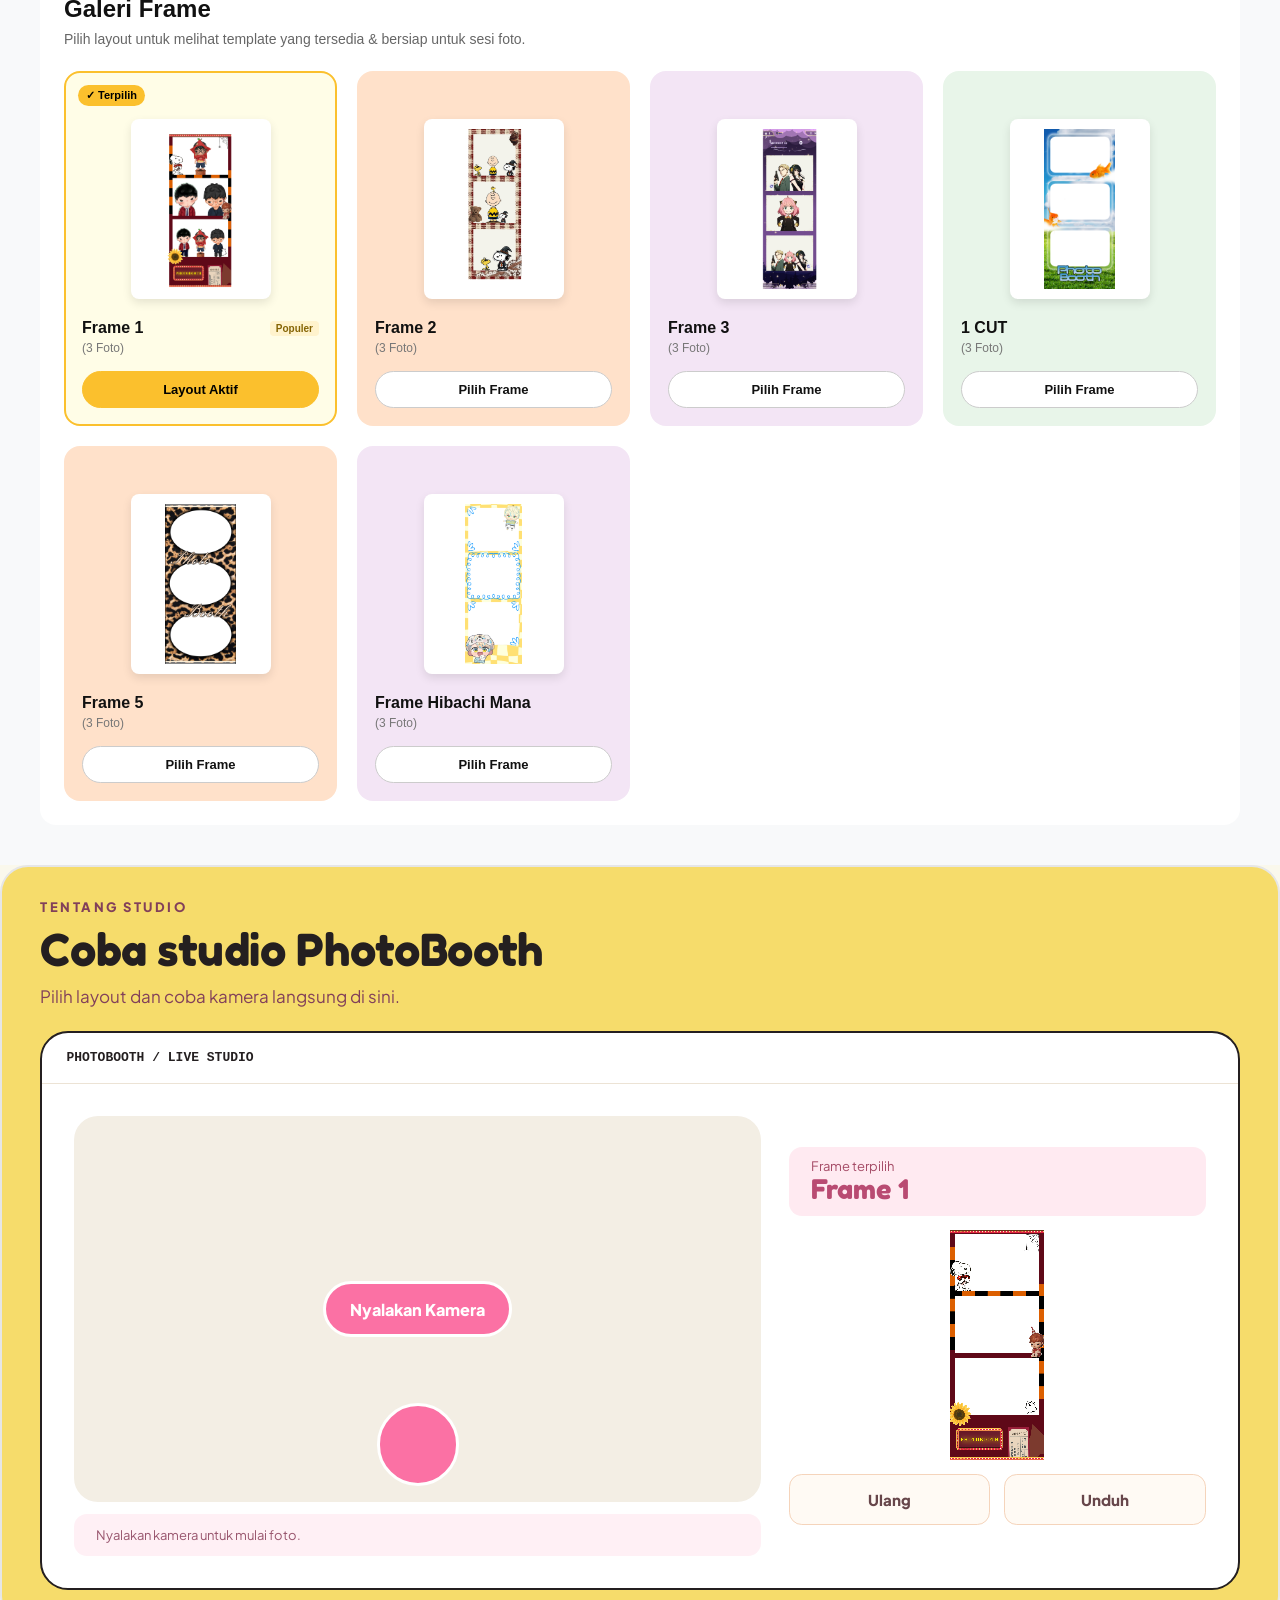
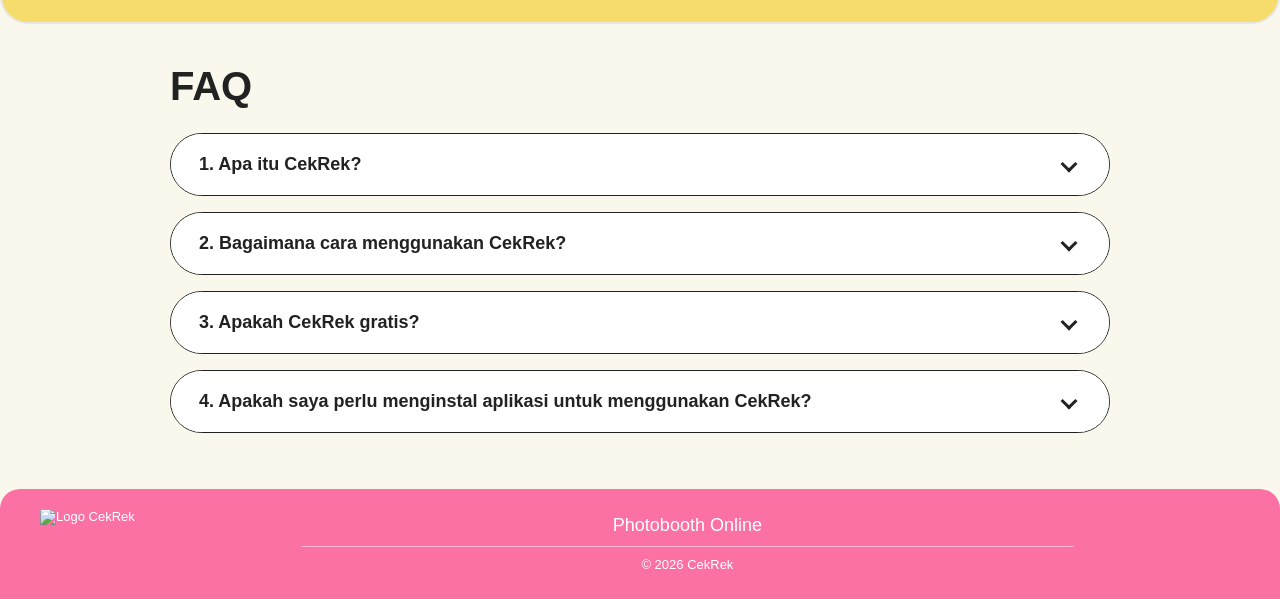
==== commit 18527a7f: "interface kamera baru" ====
--- a/CEKREK/CEKREK_Studio_Live_Coding/cekrek-live-coding-library/index.html
+++ b/CEKREK/CEKREK_Studio_Live_Coding/cekrek-live-coding-library/index.html
@@ -44,7 +44,7 @@
   <!-- HERO / LANDING PAGE SECTION -->
   <section class="hero" id="beranda"> 
     <div>
-        <p class="label">FRAME LUCU, MOMEN SERU</p>
+        <p class="label"><span class="garis"></span> FRAME LUCU, MOMEN SERU<span class="garis"></span></p>
     </div>
 
     <div class="tulisan">
@@ -63,10 +63,8 @@
     <div class="sparkle s1"><img src="gambar/Sparkle.png" alt=""></div>
     <div class="sparkle s2"><img src="gambar/Sparkle.png" alt=""></div> 
     <div class="sparkle s3"><img src="gambar/Sparkle.png" alt=""></div>
-     <div class="strip-foto">
-        <img src="gambar/hasil-foto.png" alt="Hasil foto 1">
-        <img src="gambar/hasil-foto2.png" alt="Hasil foto 2">
-      </div>
+    <div class="hasil 1"><img src="gambar/hasil-foto.png" alt="Hasil Foto"></div> 
+    <div class="hasil 2"><img src="gambar/hasil-foto.png" alt="Hasil Foto"></div> <!-- belum ada fotonya, masih pake foto dummy -->
 
   </section>
 
@@ -162,26 +160,41 @@
 
   <!-- STUDIO KAMERA SECTION -->
   <main id="studio">
-    <header>
-      <h1>STUDIO PHOTOBOOTH</h1>
-      <p>PHOTOBOOTH / LIVE STUDIO</p>
+    <header class="studio-heading">
+      <p class="studio-label">Tentang Studio</p>
+      <h1>Coba studio PhotoBooth</h1>
+      <p class="studio-deskripsi">Pilih layout dan coba kamera langsung di sini.</p>
     </header>
 
-    <div>
-      <div class="area-kamera">
-        <video id="kamera" aria-label="Pratinjau kamera" autoplay muted playsinline hidden></video>
-        <button id="nyalakan" type="button">Nyalakan Kamera</button>
-        <button id="jepret" type="button" aria-label="Jepret foto" disabled></button>
-      </div>
-      <p id="pesan" role="status">Frame 1. Nyalakan kamera untuk mulai mengambil foto.</p>
-    </div>
-
-    <aside class="pilihan-frame">
-      <p>Frame terpilih<strong id="nama-frame">Frame 1</strong></p>
-      <canvas id="hasil" width="734" height="1800" role="img" aria-label="Hasil foto dalam frame terpilih"></canvas>
-      <button id="ulang" type="button" disabled>Ulang</button>
-      <button id="unduh" type="button" disabled>Unduh</button>
-    </aside>
+    <section class="studio-card" aria-label="Studio kamera">
+      <div class="studio-bar">
+        <span>PHOTOBOOTH / LIVE STUDIO</span>
+      </div>
+
+      <div class="studio-body">
+        <div class="studio-kamera">
+          <div class="area-kamera">
+            <video id="kamera" aria-label="Pratinjau kamera"
+                   autoplay muted playsinline hidden></video>
+
+            <button id="nyalakan" type="button">Nyalakan Kamera</button>
+            <button id="jepret" type="button" aria-label="Jepret foto" disabled></button>
+          </div>
+
+          <p id="pesan" role="status">Nyalakan kamera untuk mulai foto.</p>
+        </div>
+
+        <aside class="pilihan-frame">
+          <p>Frame terpilih <strong id="nama-frame">Frame 1</strong></p>
+
+          <canvas id="hasil" width="734" height="1800"
+                  role="img" aria-label="Hasil foto dalam frame terpilih"></canvas>
+
+          <button id="ulang" type="button" disabled>Ulang</button>
+          <button id="unduh" type="button" disabled>Unduh</button>
+        </aside>
+      </div>
+    </section>
   </main>
 
   <!-- FAQ -->
--- a/CEKREK/CEKREK_Studio_Live_Coding/cekrek-live-coding-library/css/landing.css
+++ b/CEKREK/CEKREK_Studio_Live_Coding/cekrek-live-coding-library/css/landing.css
@@ -72,11 +72,11 @@
   text-decoration: none;  
   /* transition: translate 0.2s;*/         
 }
-.startbutton { background: var(--color-yellow); color: var(--color-ink); } 
-.galeriframe { background: var(--color-yellow); color: var(--color-ink); }   
+.startbutton { background: var(--color-pink); color: var(--color-ink); } 
+.galeriframe { background: var(--color-pink-soft); color: var(--color-ink); }   
 
-.startbutton:hover { background: var(--color-pink-soft); translate: 0 -4px; } 
-.galeriframe:hover { background: var(--color-pink-soft); translate: 0 -4px; } 
+.startbutton:hover { background: var(--color-yellow-soft); translate: 0 -4px; } 
+.galeriframe:hover { background: var(--color-yellow-soft); translate: 0 -4px; } 
 
 .bunnystrip,
 .kamera,
--- a/CEKREK/CEKREK_Studio_Live_Coding/cekrek-live-coding-library/css/kamera.css
+++ b/CEKREK/CEKREK_Studio_Live_Coding/cekrek-live-coding-library/css/kamera.css
@@ -1,66 +1,101 @@
-html, body { overflow-x: clip; }
-
+html,
+body {
+  overflow-x: clip;
+}
+
+/* Tata letak studio */
 #studio {
-  display: grid;
-  grid-template-columns: minmax(0, 2.22fr) minmax(0, 1fr);
-  align-items: start;
-  gap: .7em 1.2em;
-  padding: 2.6em 10.6% 1em;
+  display: block;
+  padding: 32px clamp(16px, 3vw, 48px);
   scroll-margin-top: 116px;
-  background: #faed9b;
-  color: #283044;
-  font: clamp(15px, 1.12vw, 20px)/1.3 Arial, sans-serif;
+  overflow: hidden;
+  border: 2px solid #e6e6e6;
+  border-radius: 28px;
+  background: #f6dc6b;
+  color: #241f20;
+  font: clamp(15px, 1.12vw, 20px)/1.3 Jakarta, sans-serif;
 }
 
 #studio * {
-  font-family: Fredoka, sans-serif;
   font-family: inherit;
   font-size: inherit;
 }
 
-#studio header {
-  grid-column: 1 / -1;
-  padding-left: .15em;
-}
-
-#studio h1 {
-  font-size: 2.6em;
-  line-height: 1.1;
-  letter-spacing: -.01em;
-}
-
 #studio p {
   font-size: max(13px, .83em);
 }
 
-#studio header p {
-  font-family: Fredoka, sans-serif;
-  display: table;
-  margin-top: .2em;
-  padding: .72em 1.5em;
-  border-radius: 2em;
-  background: #ffe9f1;
-  color: #b34469;
-  font-size: .88em;
-   font-weight: 800;
-}
-
-#studio button {
-   font-weight: 800;
-}
-
-#studio button:enabled {
-  cursor: pointer;
-}
-
-.area-kamera {
+#studio .studio-heading,
+#studio .studio-card {
+  box-sizing: border-box;
+  width: 100%;
+  max-width: 1280px;
+  margin-inline: auto;
+}
+
+#studio .studio-heading {
+  margin-bottom: 24px;
+  padding: 0;
+}
+
+#studio .studio-heading p {
+  display: block;
+  margin: 0;
+  padding: 0;
+  background: transparent;
+  color: #82405a;
+  font-family: Jakarta, sans-serif;
+}
+
+#studio .studio-label {
+  font-size: 13px;
+  font-weight: 800;
+  letter-spacing: 2.5px;
+  text-transform: uppercase;
+}
+
+#studio .studio-heading h1 {
+  margin: 10px 0;
+  letter-spacing: -.01em;
+  font: 400 clamp(32px, 4vw, 44px)/1.1 Fredoka, sans-serif;
+}
+
+#studio .studio-deskripsi {
+  font-size: 17px;
+  font-weight: 400;
+}
+
+/* Satu kartu putih untuk kamera dan menu frame */
+#studio .studio-card {
+  overflow: hidden;
+  border: 2px solid #241f20;
+  border-radius: 28px;
+  background: #fff;
+}
+
+#studio .studio-bar {
+  padding: 16px 24px;
+  border-bottom: 1px solid #ece3d5;
+  font: 700 13px/1.4 monospace;
+}
+
+#studio .studio-body {
+  display: grid;
+  grid-template-columns: minmax(0, 1.65fr) minmax(0, 1fr);
+  align-items: center;
+  gap: 28px;
+  padding: clamp(16px, 2.5vw, 34px);
+}
+
+/* Pratinjau dan kontrol kamera */
+#studio .area-kamera {
   position: relative;
   display: grid;
   place-items: center;
   width: 100%;
-  aspect-ratio: 1.51;
+  aspect-ratio: 16 / 9;
   overflow: hidden;
-  border-radius: 1.2em;
+  border-radius: 24px;
   background: #f3eee4;
 }
 
@@ -73,16 +108,23 @@
   transform: scaleX(-1);
 }
 
+#studio button {
+  font-weight: 800;
+}
+
+#studio button:enabled {
+  cursor: pointer;
+}
+
 #nyalakan, #jepret {
   background: var(--color-pink);
 }
 
-#nyalakan {
-  width: 39%;
-  min-width: 10em;
+#studio #nyalakan {
   min-height: 3.5em;
-  border: 0;
-  border-radius: .8em;
+  padding-inline: 24px;
+  border: 3px solid white;
+  border-radius: 999px;
   color: white;
   font-size: 1.08em;
 }
@@ -97,21 +139,18 @@
 }
 
 #pesan {
-  margin-top: 2.05em;
+  margin: 12px 0 0;
   padding: .94em 1.65em;
   border-radius: 1em;
   background: #fff0f5;
   color: #99566e;
 }
 
-.pilihan-frame {
+/* Frame terpilih dan hasil foto */
+#studio .pilihan-frame {
   display: grid;
   grid-template-columns: repeat(2, minmax(0, 1fr));
-  gap: 1.3em 1.15em;
-  padding: 1.35em;
-  border: 1px solid #ece5d9;
-  border-radius: 1.5em;
-  background: white;
+  gap: 14px;
 }
 
 .pilihan-frame p, #hasil {
@@ -119,6 +158,7 @@
 }
 
 .pilihan-frame p {
+  margin: 0;
   padding: .9em 1.65em;
   border-radius: 1em;
   background: #ffeaf1;
@@ -137,10 +177,10 @@
 #hasil {
   justify-self: center;
   width: auto;
-  height: 15.3em;
+  height: clamp(160px, 18vw, 240px);
   max-width: 100%;
   object-fit: contain;
-  margin-bottom: .8em;
+  margin: 0;
 }
 
 .pilihan-frame button {
@@ -151,20 +191,22 @@
   color: #67464a;
 }
 
-@media (min-width: 851px) and (max-height: 800px) {
-  #studio { padding-block: 1em; }
-  .area-kamera { max-height: 60svh; }
-}
-
 @media (max-width: 850px) {
-  #studio {
+  #studio .studio-body {
     grid-template-columns: minmax(0, 1fr);
-    gap: 16px;
-    padding: 24px 5%;
-  }
-
-  #studio h1 { font-size: clamp(24px, 6vw, 38px); }
-  #nyalakan { min-height: 44px; }
-  #jepret { width: clamp(48px, 12vw, 75px); bottom: 12px; }
-  #pesan { margin-top: 12px; }
-}
+    gap: 20px;
+  }
+
+  #studio .studio-bar {
+    padding: 12px 16px;
+  }
+
+  #studio #nyalakan {
+    min-height: 44px;
+  }
+
+  #jepret {
+    width: clamp(48px, 12vw, 75px);
+    bottom: 12px;
+  }
+}
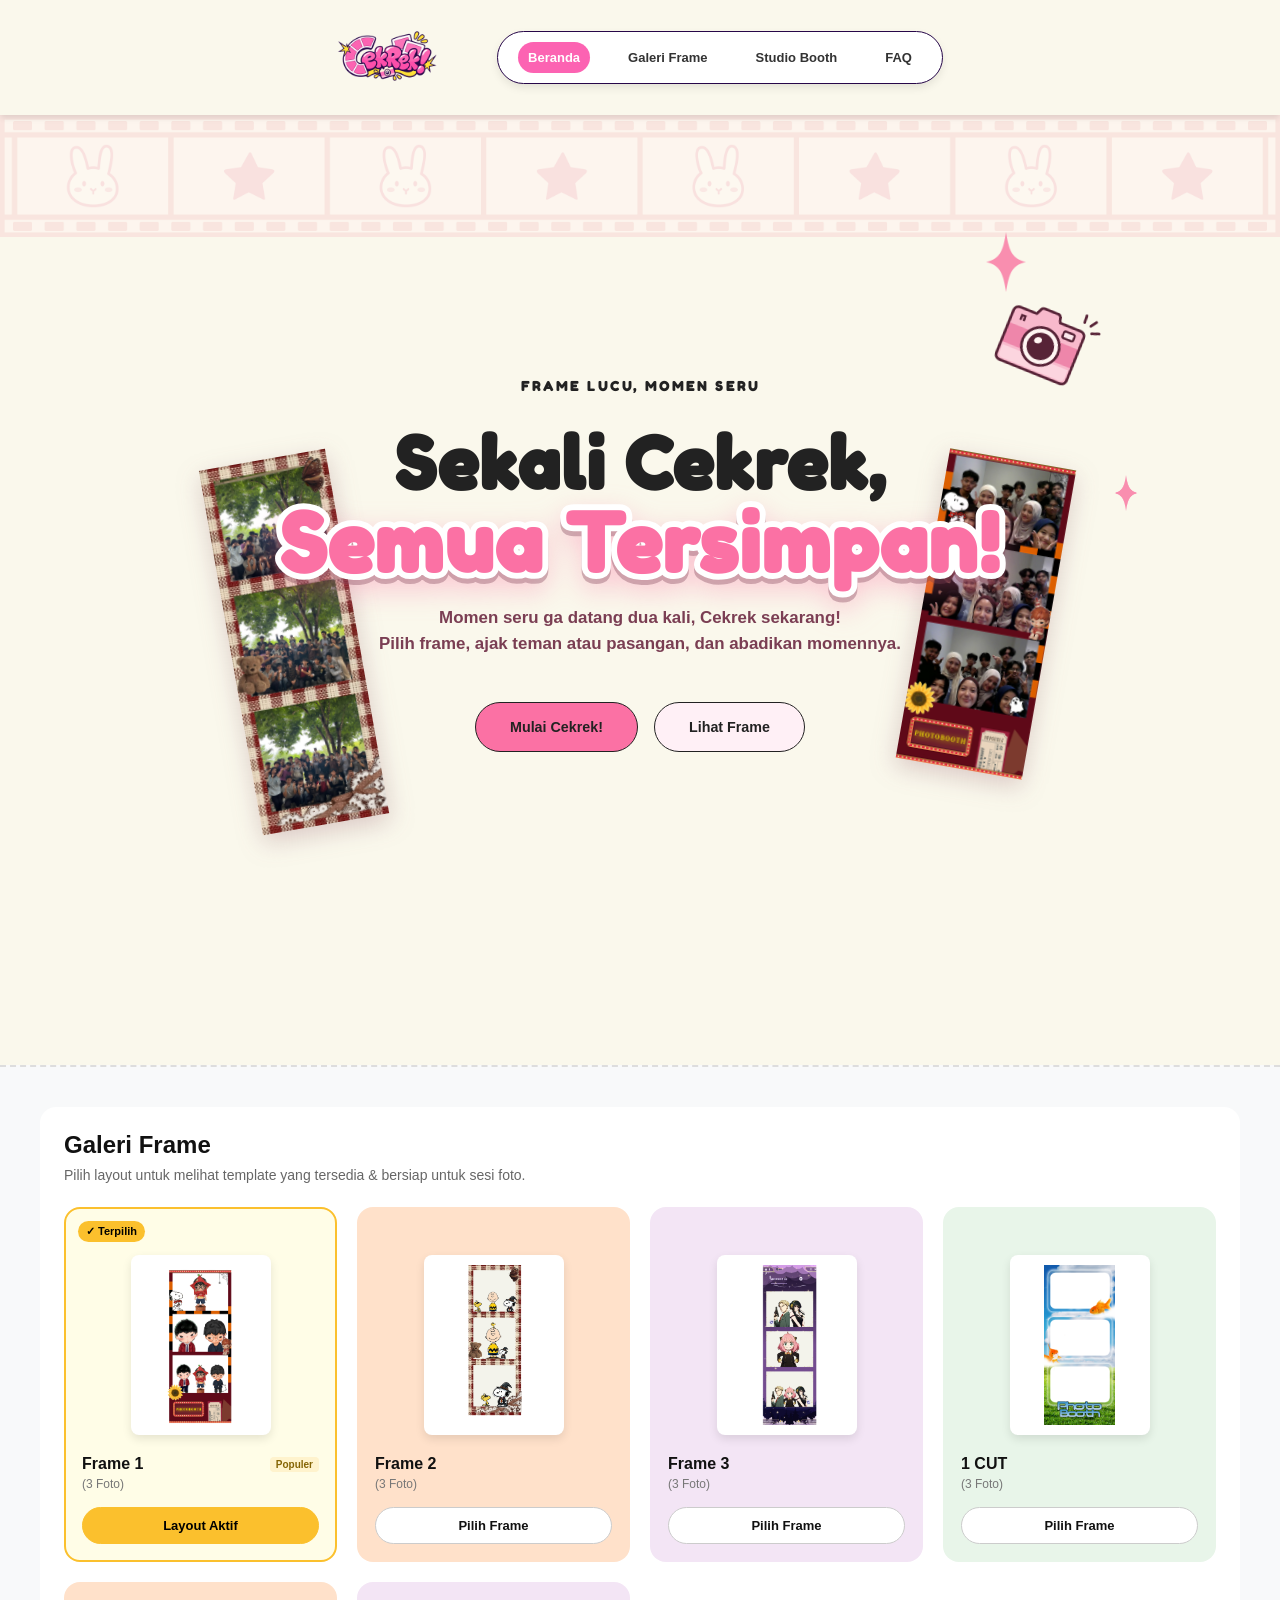
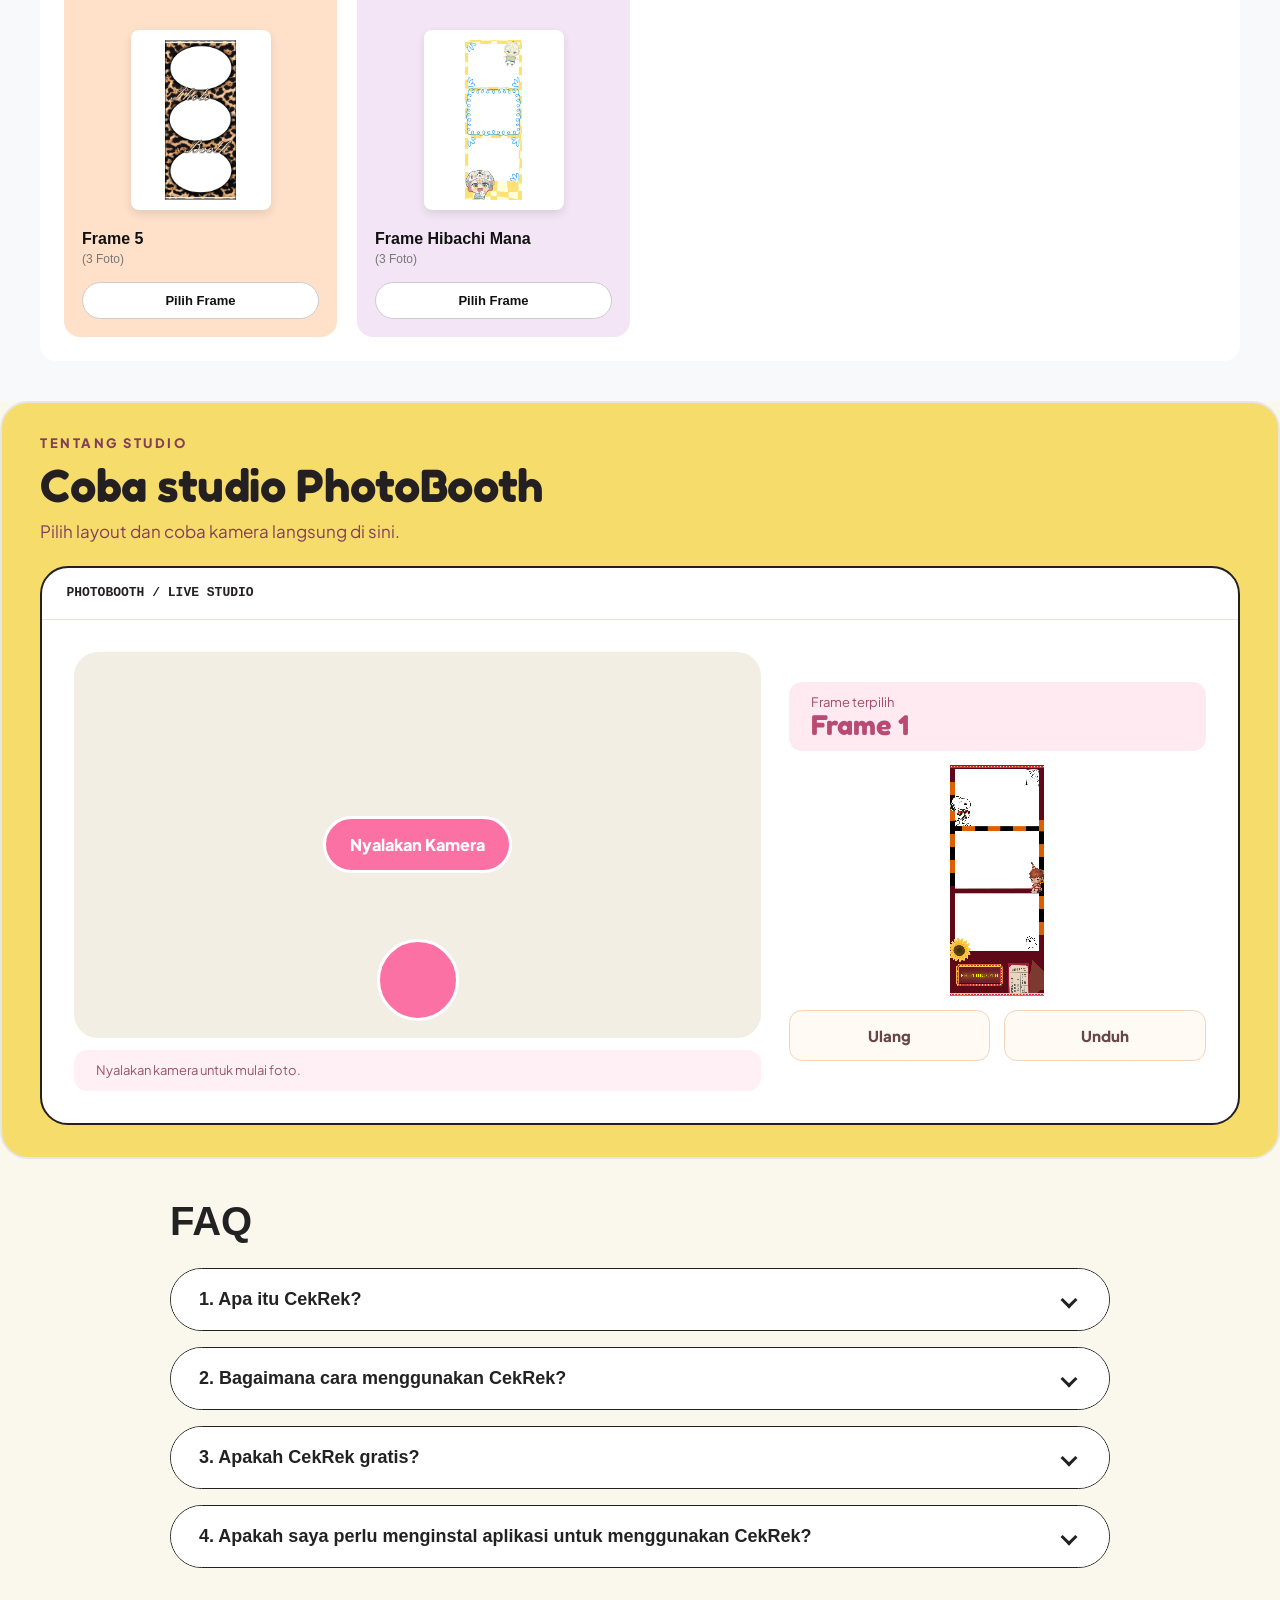
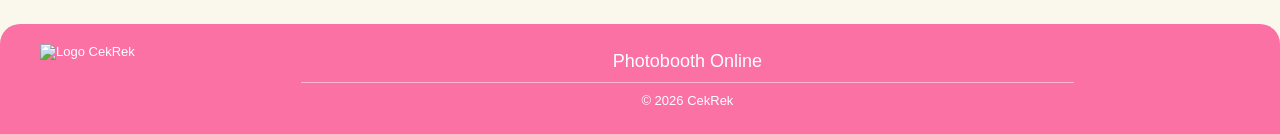
==== commit 71599d9a: "Merge branch 'main' of https://github.com/Kitamin199/PhotoboothIhsan" ====
--- a/CEKREK/CEKREK_Studio_Live_Coding/cekrek-live-coding-library/index.html
+++ b/CEKREK/CEKREK_Studio_Live_Coding/cekrek-live-coding-library/index.html
@@ -44,7 +44,7 @@
   <!-- HERO / LANDING PAGE SECTION -->
   <section class="hero" id="beranda"> 
     <div>
-        <p class="label"><span class="garis"></span> FRAME LUCU, MOMEN SERU<span class="garis"></span></p>
+        <p class="label">FRAME LUCU, MOMEN SERU</p>
     </div>
 
     <div class="tulisan">
@@ -63,8 +63,10 @@
     <div class="sparkle s1"><img src="gambar/Sparkle.png" alt=""></div>
     <div class="sparkle s2"><img src="gambar/Sparkle.png" alt=""></div> 
     <div class="sparkle s3"><img src="gambar/Sparkle.png" alt=""></div>
-    <div class="hasil 1"><img src="gambar/hasil-foto.png" alt="Hasil Foto"></div> 
-    <div class="hasil 2"><img src="gambar/hasil-foto.png" alt="Hasil Foto"></div> <!-- belum ada fotonya, masih pake foto dummy -->
+     <div class="strip-foto">
+        <img src="gambar/hasil-foto.png" alt="Hasil foto 1">
+        <img src="gambar/hasil-foto2.png" alt="Hasil foto 2">
+      </div>
 
   </section>
 
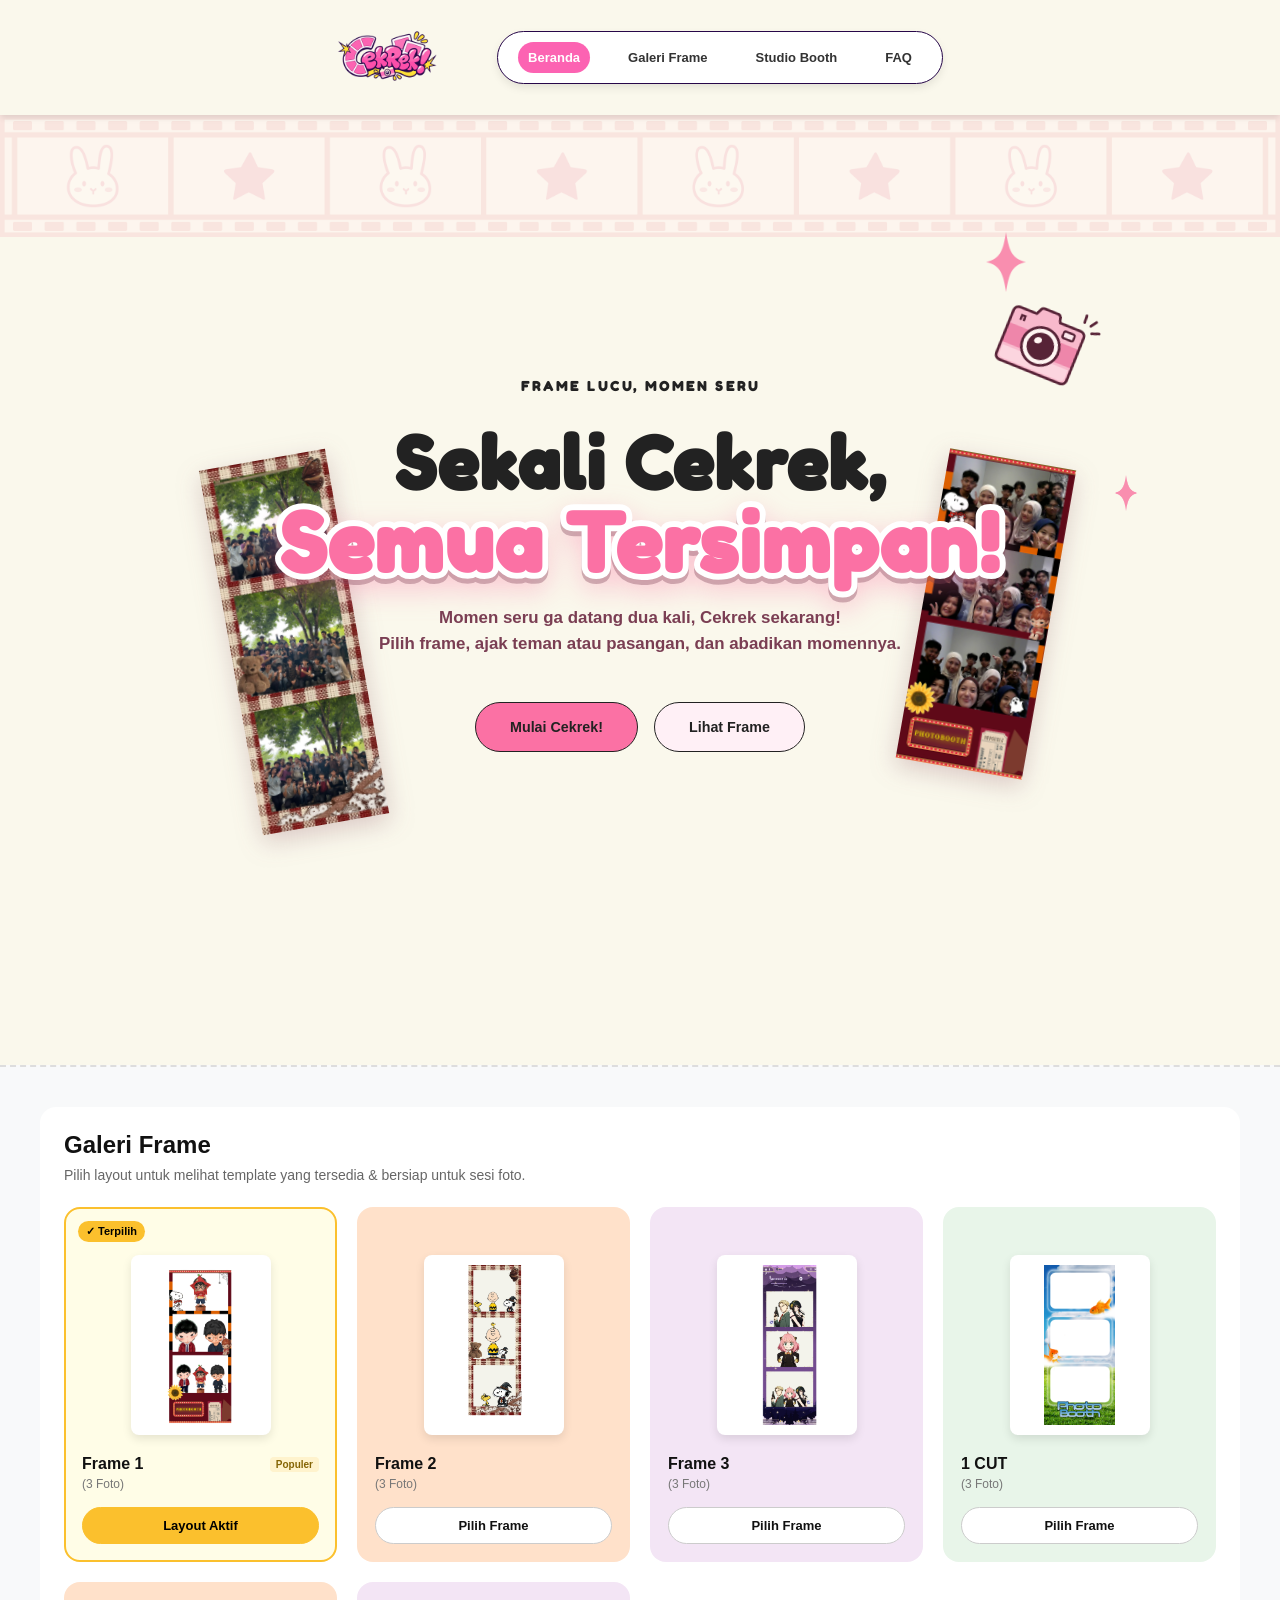
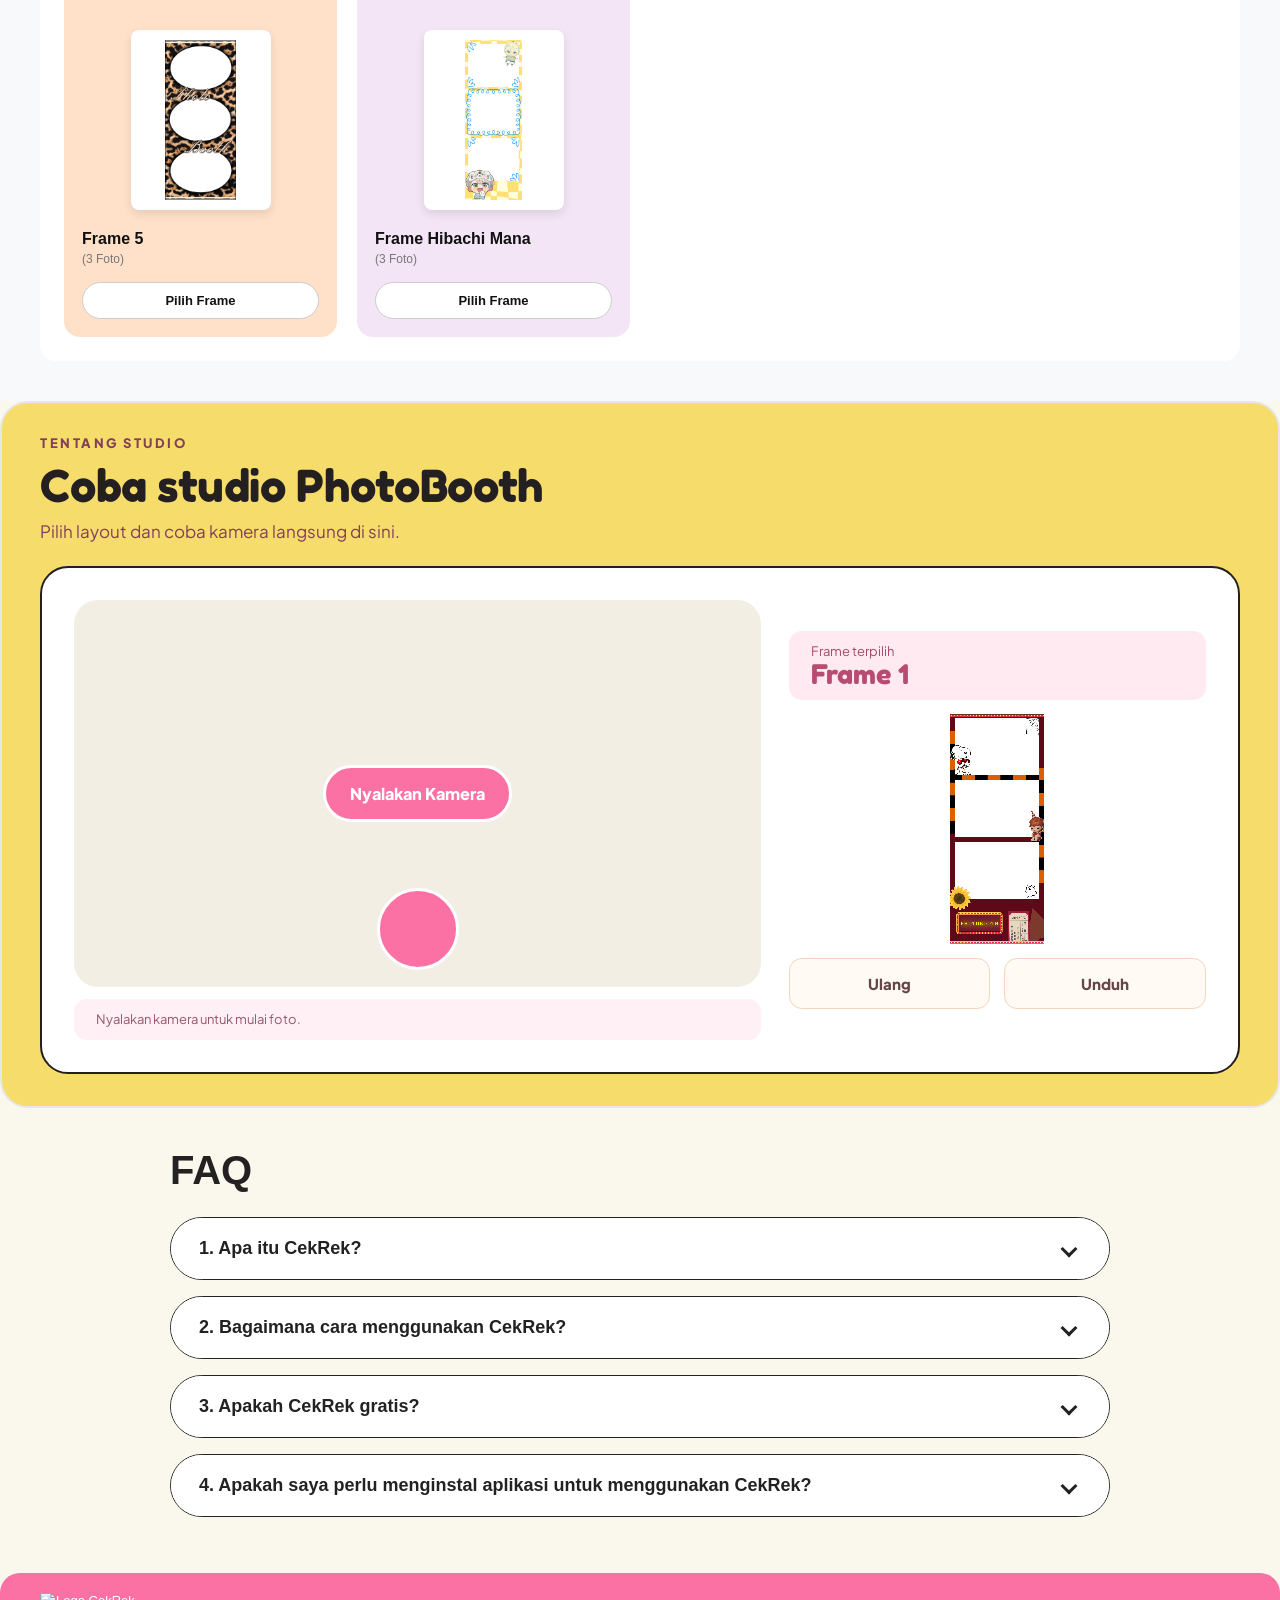
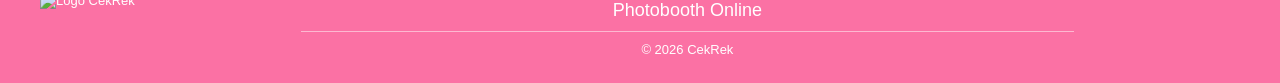
==== commit 7dc1f45f: "ui baru" ====
--- a/CEKREK/CEKREK_Studio_Live_Coding/cekrek-live-coding-library/index.html
+++ b/CEKREK/CEKREK_Studio_Live_Coding/cekrek-live-coding-library/index.html
@@ -169,9 +169,6 @@
     </header>
 
     <section class="studio-card" aria-label="Studio kamera">
-      <div class="studio-bar">
-        <span>PHOTOBOOTH / LIVE STUDIO</span>
-      </div>
 
       <div class="studio-body">
         <div class="studio-kamera">
--- a/CEKREK/CEKREK_Studio_Live_Coding/cekrek-live-coding-library/css/kamera.css
+++ b/CEKREK/CEKREK_Studio_Live_Coding/cekrek-live-coding-library/css/kamera.css
@@ -73,12 +73,6 @@
   background: #fff;
 }
 
-#studio .studio-bar {
-  padding: 16px 24px;
-  border-bottom: 1px solid #ece3d5;
-  font: 700 13px/1.4 monospace;
-}
-
 #studio .studio-body {
   display: grid;
   grid-template-columns: minmax(0, 1.65fr) minmax(0, 1fr);
@@ -197,10 +191,6 @@
     gap: 20px;
   }
 
-  #studio .studio-bar {
-    padding: 12px 16px;
-  }
-
   #studio #nyalakan {
     min-height: 44px;
   }
